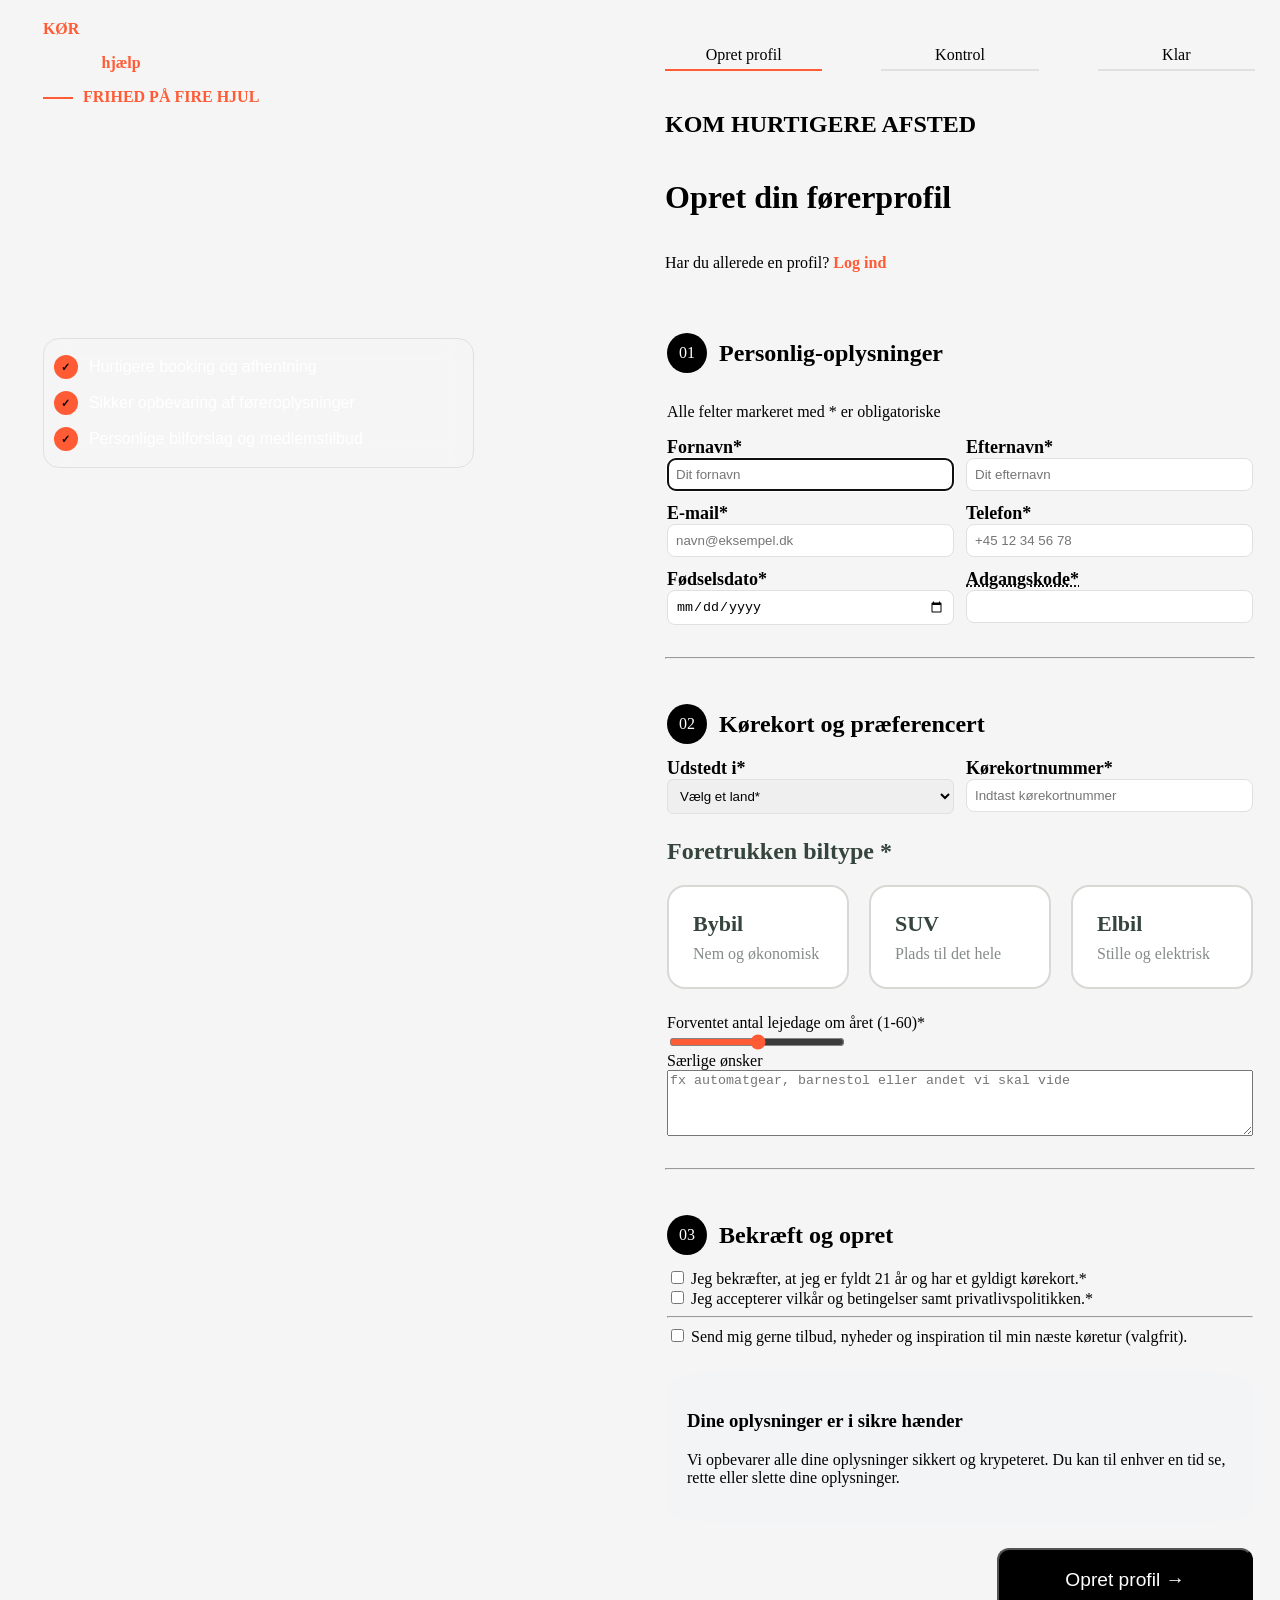
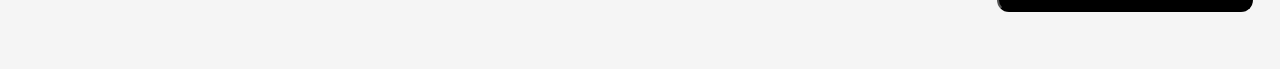
==== index.html @ 6f70b607 "Stylet i Figma form" ====
<!doctype html>
<html lang="da">
  <head>
    <meta charset="UTF-8" />
    <meta name="viewport" content="width=device-width, initial-scale=1.0" />
    <title>Login</title>
    <link rel="stylesheet" href="style.css" />
  </head>
  <body>
    <main>
      <!-- Left Side -->
      <div class="hero-section">
        <div class="header hero-padding">
          <h3 class="logo"><a>KØR</a></h3>
          <p class="har-profil">
            Brug for
            <a
              href="https://www.google.com/search?q=how+to+not+get+rick+rolled&oq=how+to+not+get+rick+rolled&gs_lcrp=EgZjaHJvbWUyBggAEEUYOTINCAEQABiGAxiABBiKBTINCAIQABiGAxiABBiKBdIBCDQwNzhqMGo3qAIAsAIA&sourceid=chrome&source=chrome.ob&ie=UTF-8"
              >hjælp</a
            >?
          </p>
        </div>

        <div class="hero-padding">
          <h3 class="hr-line">FRIHED PÅ FIRE HJUL</h3>
          <h2>Din næste tur starter her.</h2>
          <p>
            Opret din førerprofil én gang, og kom hurtigere gennem bookingen
            næste gang.
          </p>
        </div>
        <div class="info-box hero-padding">
          <ul>
            <li>Hurtigere booking og afhentning</li>
            <li>Sikker opbevaring af føreroplysninger</li>
            <li>Personlige bilforslag og medlemstilbud</li>
          </ul>
        </div>
      </div>

      <!-- Right side -->
      <div class="signup-section">
        <ul class="status-bar">
          <li class="status-point active">Opret profil</li>
          <li class="status-point">Kontrol</li>
          <li class="status-point">Klar</li>
        </ul>

        <h2>KOM HURTIGERE AFSTED</h2>
        <h1>Opret din førerprofil</h1>
        <p class="har-profil">
          Har du allerede en profil?
          <a
            href="https://www.youtube.com/watch?v=dQw4w9WgXcQ&list=RDdQw4w9WgXcQ&start_radio=1"
            >Log ind</a
          >
        </p>

        <form>
          <fieldset class="Personlig-oplysninger">
            <div class="sektion-overskrift">
              <span class="overskrift-nummer">01</span>
              <h2>Personlig-oplysninger</h2>
            </div>
            <p>Alle felter markeret med * er obligatoriske</p>

            <section class="inputBox">
              <div>
                <label for="fornavn">Fornavn*</label>
                <input
                  type="text"
                  autofocus
                  id="fornavn"
                  placeholder="Dit fornavn"
                  minlength="2"
                  name="fornavn"
                  autocomplete="given-name"
                  required
                />
              </div>

              <div>
                <label for="efternavn">Efternavn*</label>
                <input
                  type="text"
                  minlength="2"
                  name="efternavn"
                  id="efternavn"
                  placeholder="Dit efternavn"
                  autocomplete="family-name"
                  required
                />
              </div>

              <div>
                <label for="email">E-mail*</label>
                <input
                  type="email"
                  id="email"
                  name="email"
                  inputmode="email"
                  placeholder="navn@eksempel.dk"
                  autocomplete="email"
                  required
                />
              </div>

              <div>
                <label for="telefon">Telefon*</label>
                <input
                  type="tel"
                  id="telefon"
                  name="telefon"
                  placeholder="+45 12 34 56 78"
                  autocomplete="tel"
                  required
                />
              </div>

              <div>
                <label for="fødselsdato">Fødselsdato*</label>
                <input
                  type="date"
                  name="fødselsdato"
                  id="fødselsdato"
                  autocomplete="bday"
                  required
                />
              </div>

              <div>
                <label for="password"
                  ><abbr title="Minimum 8 characters">Adgangskode*</abbr>
                </label>
                <input
                  type="password"
                  minlength="8"
                  name="adgangskode"
                  id="password"
                  autocomplete="new-password"
                  required
                />
              </div>
            </section>
          </fieldset>
          <hr />

          <fieldset class="kørekort-præferencer">
            <div class="sektion-overskrift">
              <span class="overskrift-nummer">02</span>
              <h2>Kørekort og præferencert</h2>
            </div>

            <section class="inputBox">
              <div>
                <label for="udstedelsesland">Udstedt i*</label>
                <select id="udstedelsesland" name="udstedelsesland" required>
                  <option value="" disabled selected>Vælg et land*</option>
                  <option value="danmark">Danmark</option>
                  <option value="norge">Norge</option>
                  <option value="sverige">Sverige</option>
                </select>
              </div>

              <div>
                <label for="kørekortnummer">Kørekortnummer*</label>
                <input
                  type="text"
                  inputmode="numeric"
                  pattern="[0-9]{8}"
                  id="kørekortnummer"
                  name="kørekortnummer"
                  placeholder="Indtast kørekortnummer"
                  maxlength="8"
                  required
                />
              </div>
            </section>
            <div class="bil-selektioner">
              <p class="bil-heading">Foretrukken biltype *</p>

              <div class="bil-muligheder">
                <label class="bil-mulighed">
                  <input type="checkbox" name="biltype" value="bybil" />
                  <span class="bil-title">Bybil</span>
                  <span class="bil-beskrivelse">Nem og økonomisk</span>
                </label>

                <label class="bil-mulighed">
                  <input type="checkbox" name="biltype" value="suv" />
                  <span class="bil-title">SUV</span>
                  <span class="bil-beskrivelse">Plads til det hele</span>
                </label>

                <label class="bil-mulighed">
                  <input type="checkbox" name="biltype" value="elbil" />
                  <span class="bil-title">Elbil</span>
                  <span class="bil-beskrivelse">Stille og elektrisk</span>
                </label>
              </div>
            </div>

            <label for="forvent" class="forvent"
              >Forventet antal lejedage om året (1-60)*</label
            >
            <input type="range" id="forvent" name="forvent" min="1" max="60" />

            <label for="særlige-ønsker">Særlige ønsker</label>
            <textarea
              id="særlige-ønsker"
              name="særlige-ønsker"
              rows="4"
              maxlength="300"
              placeholder="fx automatgear, barnestol eller andet vi skal vide"
            ></textarea>
          </fieldset>
          <hr />
          <fieldset>
            <section class="bekræft-og-opret">
              <div class="sektion-overskrift">
                <span class="overskrift-nummer">03</span>
                <h2>Bekræft og opret</h2>
              </div>

              <div class="Afkrydsning">
                <input type="checkbox" id="gyldigt-kørekort" required />
                <label for="gyldigt-kørekort">
                  Jeg bekræfter, at jeg er fyldt 21 år og har et gyldigt
                  kørekort.*
                </label>
              </div>

              <div class="Afkrydsning">
                <input type="checkbox" id="vilkår-og-betingelser" required />
                <label for="vilkår-og-betingelser">
                  Jeg accepterer vilkår og betingelser samt
                  privatlivspolitikken.*
                </label>
              </div>

              <hr />

              <div class="Afkrydsning">
                <input type="checkbox" id="tilbud-og-nyheder" />
                <label for="tilbud-og-nyheder">
                  Send mig gerne tilbud, nyheder og inspiration til min næste
                  køretur (valgfrit).
                </label>
              </div>

              <div class="datasikkerhed">
                <h3>Dine oplysninger er i sikre hænder</h3>
                <p>
                  Vi opbevarer alle dine oplysninger sikkert og krypeteret. Du
                  kan til enhver en tid se, rette eller slette dine oplysninger.
                </p>
              </div>

              <button class="opret-profil" type="submit">Opret profil →</button>
            </section>
          </fieldset>
        </form>
      </div>
    </main>
  </body>
</html>
---- style.css ----
:root {
  --primary-color: #ff5b35;
  --background-color: #f5f5f5;
  --border-color: #e0e0e0;
  --text-color: #333;
}

body {
  background-color: var(--background-color);
  margin: 0;
}

main {
  text-decoration: var(--text-color);
  display: grid;
  grid-template-columns: 1fr 1fr;
  height: 100dvh;
  font-family: Georgia, "Times New Roman", Times, serif;
}

.har-profil a {
  text-decoration: none;
  color: var(--primary-color);
  font-weight: bold;
}
.har-profil a:hover {
  color: var(--primary-color);
  text-decoration: underline;
}

.hero-section {
  background-image: url("https://static.vecteezy.com/system/resources/thumbnails/071/121/111/small_2x/car-driving-on-a-wet-road-with-headlights-illuminating-the-rain-in-a-dark-forest-photo.jpeg");
  background-size: cover;
  background-position: center;
  padding-top: 20px;
  color: var(--background-color);
}

.hero-section h2 {
  font-size: 5rem;
  margin: 0;
}

.hero-section h3 {
  font-size: 1rem;
  color: var(--primary-color);
  margin: 0;
}

.hr-line::before {
  content: " ";
  display: block;
  height: 2px;
  width: 30px;
  position: absolute;
  top: 50%;
  left: 0;
  background: var(--primary-color);
}

.hr-line {
  position: relative;
  padding-left: 40px;
}

.hero-padding {
  margin-left: 6.7%;
  margin-right: 6.7%;
}
.hero-padding h2 {
  font-size: 5rem;
}

.info-box {
  padding: 0;
  color: white;
  border-radius: 1rem;
  border: 1px solid black;
  border-color: var(--border-color);
  max-width: 67%;
  backdrop-filter: blur(12px);
}

.info-box ul {
  list-style: none;
  padding-inline: 10px;
}

.info-box li:nth-child(1) {
  margin-top: 12px;
}

.info-box li {
  position: relative;
  padding-left: 35px;
  font-family: sans-serif;
  font-size: 16px;
  line-height: 1.5;
  margin-bottom: 12px;
}

.info-box li::before {
  content: "✓";
  position: absolute;
  left: 0;
  top: 50%;
  transform: translateY(-50%);
  width: 24px;
  height: 24px;
  background-color: var(--primary-color);
  border-radius: 50%;
  display: flex;
  align-items: center;
  justify-content: center;
  color: black;
  font-size: 11px;
  font-weight: bold;
}
.signup-section {
  display: flex;
  flex-direction: column;
  justify-content: center;
  padding: 25px;
}
.status-bar {
  display: flex;
  gap: 10%;
  list-style: none;
  padding: 0;
  margin-bottom: 20px;
}
.status-point {
  padding: 5px;
  border-bottom: 2px solid var(--border-color);
  flex: 1;
  text-align: center;
}
.status-point.active {
  border-bottom: 2px solid var(--primary-color);
}

#forvent {
  accent-color: var(--primary-color);
  width: 30%;
}
fieldset input {
  flex-direction: column;
}

.inputBox {
  display: grid;
  grid-template-columns: 1fr 1fr;
  gap: 12px;
}

.inputBox div {
  display: flex;
  flex-direction: column;
}

.inputBox label {
  font-size: 18px;
  font-weight: bold;
}

.inputBox input {
  padding: 8px;
  border: 1px solid var(--border-color);
  border-radius: 0.5rem;
}

.inputBox select {
  padding: 8px;
  border-radius: 6px;
  border: 1px solid var(--border-color);
}

fieldset {
  display: flex;
  flex-direction: column;
  border: none;
  padding: 0;
}

.overskrift-nummer {
  display: flex;
  justify-content: center;
  align-items: center;
  background-color: black;
  color: white;
  width: 40px;
  height: 40px;
  border-radius: 50%;
}

.sektion-overskrift {
  display: flex;
  align-items: center;
  gap: 12px;
}

.afkrydsning {
  display: flex;
  align-items: flex-start;
  gap: 12px;
  margin-bottom: 15px;
}

.afkrydsning input {
  width: 20px;
  height: 20px;
  accent-color: var(--primary-color);
}

input[type="checkbox"] {
  accent-color: var(--primary-color);
}

.datasikkerhed {
  background-color: #f3f4f6;
  border-radius: 10%;
  padding: 20px;
  margin-top: 25px;
  margin-bottom: 25px;
}

.opret-profil {
  width: 16rem;
  height: 4rem;
  border-radius: 12px;
  background-color: black;
  color: white;
  font-size: 1.2rem;
  display: block;
  margin-left: auto;
}

.opret-profil:hover {
  background-color: var(--primary-color);
  border-color: var(--primary-color);
}

.bil-selektioner {
  border: none;
  padding: 0;
  margin: 0;
}

.bil-selektioner legend {
  font-size: 24px;
  font-weight: bold;
  margin-bottom: 20px;
  color: #35443d;
}

.bil-muligheder {
  display: flex;
  gap: 20px;
  margin-bottom: 25px;
}

.bil-mulighed {
  flex: 1;
  position: relative;
  display: flex;
  flex-direction: column;
  gap: 8px;
  padding: 24px;
  border: 2px solid #d8d9d4;
  border-radius: 18px;
  background: #fff;
  cursor: pointer;
  transition:
    border-color 0.2s,
    background 0.2s;
}

.bil-title {
  font-size: 22px;
  font-weight: bold;
  color: #35443d;
}

.bil-beskrivelse {
  font-size: 16px;
  color: #858b87;
}

/* Selected card */
.bil-mulighed:has(input:checked) {
  border-color: #35443d;
  background: #eaf0eb;
}

/* Keyboard accessibility */
.bil-mulighed:has(input:focus-visible) {
  outline: 3px solid #82988a;
  outline-offset: 3px;
}

/* Gemmer checkmark ikonet */
.bil-mulighed input[type="checkbox"] {
  position: absolute;
  opacity: 0;
  width: 1px;
  height: 1px;
  margin: 0;
  pointer-events: none;
}

.bil-heading {
  font-size: 24px;
  font-weight: bold;
  margin-bottom: 20px;
  color: #35443d;
}

form fieldset {
  margin-bottom: 2rem;
  margin-top: 2rem;
}
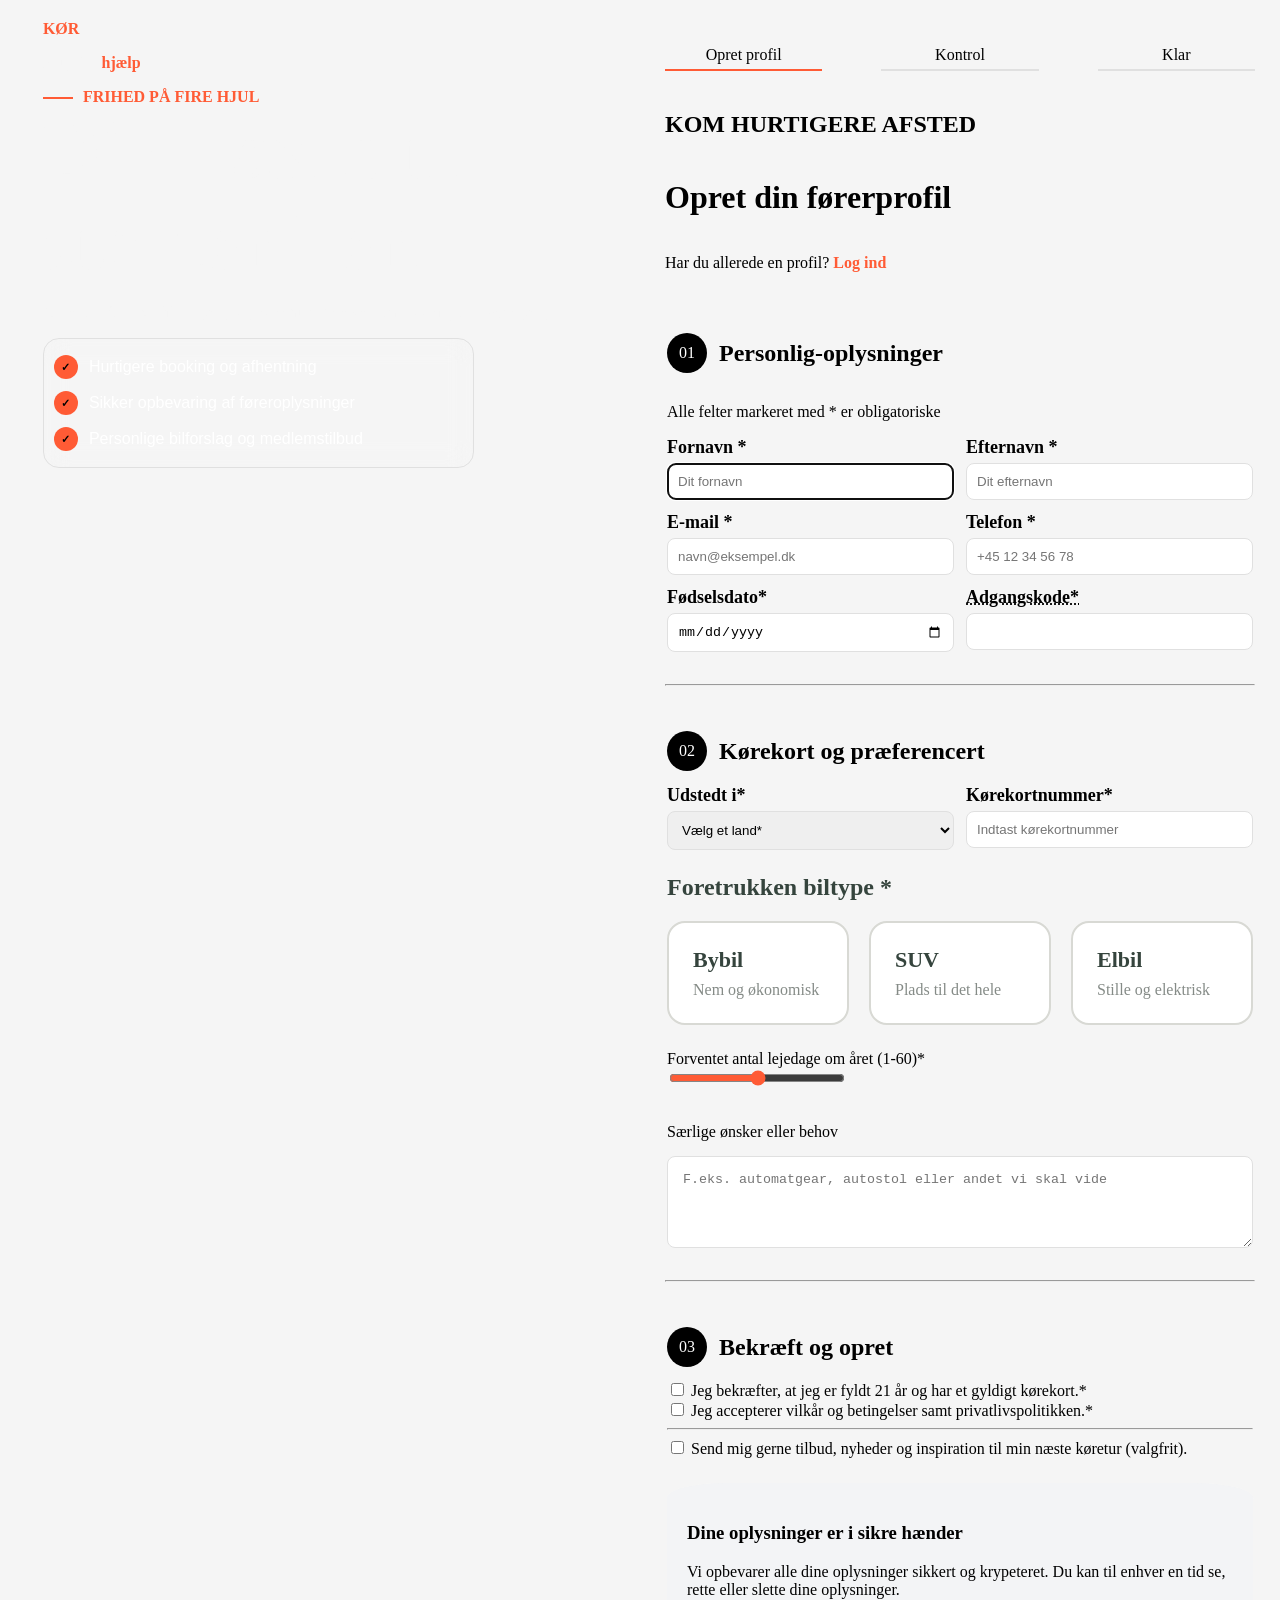
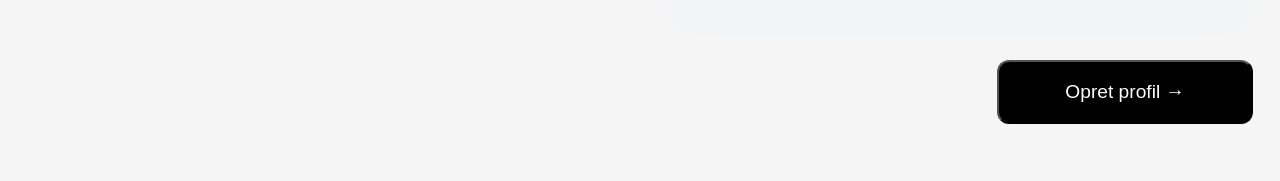
==== commit 98986c01: "index and style" ====
--- a/index.html
+++ b/index.html
@@ -1,266 +1,208 @@
 <!doctype html>
 <html lang="da">
-  <head>
-    <meta charset="UTF-8" />
-    <meta name="viewport" content="width=device-width, initial-scale=1.0" />
-    <title>Login</title>
-    <link rel="stylesheet" href="style.css" />
-  </head>
-  <body>
-    <main>
-      <!-- Left Side -->
-      <div class="hero-section">
-        <div class="header hero-padding">
-          <h3 class="logo"><a>KØR</a></h3>
-          <p class="har-profil">
-            Brug for
-            <a
-              href="https://www.google.com/search?q=how+to+not+get+rick+rolled&oq=how+to+not+get+rick+rolled&gs_lcrp=EgZjaHJvbWUyBggAEEUYOTINCAEQABiGAxiABBiKBTINCAIQABiGAxiABBiKBdIBCDQwNzhqMGo3qAIAsAIA&sourceid=chrome&source=chrome.ob&ie=UTF-8"
-              >hjælp</a
-            >?
-          </p>
-        </div>
-
-        <div class="hero-padding">
-          <h3 class="hr-line">FRIHED PÅ FIRE HJUL</h3>
-          <h2>Din næste tur starter her.</h2>
-          <p>
-            Opret din førerprofil én gang, og kom hurtigere gennem bookingen
-            næste gang.
-          </p>
-        </div>
-        <div class="info-box hero-padding">
-          <ul>
-            <li>Hurtigere booking og afhentning</li>
-            <li>Sikker opbevaring af føreroplysninger</li>
-            <li>Personlige bilforslag og medlemstilbud</li>
-          </ul>
-        </div>
+
+<head>
+  <meta charset="UTF-8" />
+  <meta name="viewport" content="width=device-width, initial-scale=1.0" />
+  <title>Login</title>
+  <link rel="stylesheet" href="style.css" />
+</head>
+
+<body>
+  <main>
+    <!-- Left Side -->
+    <div class="hero-section">
+      <div class="header hero-padding">
+        <h3 class="logo"><a>KØR</a></h3>
+        <p class="har-profil">
+          Brug for
+          <a
+            href="https://www.google.com/search?q=how+to+not+get+rick+rolled&oq=how+to+not+get+rick+rolled&gs_lcrp=EgZjaHJvbWUyBggAEEUYOTINCAEQABiGAxiABBiKBTINCAIQABiGAxiABBiKBdIBCDQwNzhqMGo3qAIAsAIA&sourceid=chrome&source=chrome.ob&ie=UTF-8">hjælp</a>?
+        </p>
       </div>
 
-      <!-- Right side -->
-      <div class="signup-section">
-        <ul class="status-bar">
-          <li class="status-point active">Opret profil</li>
-          <li class="status-point">Kontrol</li>
-          <li class="status-point">Klar</li>
+      <div class="hero-padding">
+        <h3 class="hr-line">FRIHED PÅ FIRE HJUL</h3>
+        <h2>Din næste tur starter her.</h2>
+        <p>
+          Opret din førerprofil én gang, og kom hurtigere gennem bookingen
+          næste gang.
+        </p>
+      </div>
+      <div class="info-box hero-padding">
+        <ul>
+          <li>Hurtigere booking og afhentning</li>
+          <li>Sikker opbevaring af føreroplysninger</li>
+          <li>Personlige bilforslag og medlemstilbud</li>
         </ul>
-
-        <h2>KOM HURTIGERE AFSTED</h2>
-        <h1>Opret din førerprofil</h1>
-        <p class="har-profil">
-          Har du allerede en profil?
-          <a
-            href="https://www.youtube.com/watch?v=dQw4w9WgXcQ&list=RDdQw4w9WgXcQ&start_radio=1"
-            >Log ind</a
-          >
-        </p>
-
-        <form>
-          <fieldset class="Personlig-oplysninger">
+      </div>
+    </div>
+
+    <!-- Right side -->
+    <div class="signup-section">
+      <ul class="status-bar">
+        <li class="status-point active">Opret profil</li>
+        <li class="status-point">Kontrol</li>
+        <li class="status-point">Klar</li>
+      </ul>
+
+      <h2>KOM HURTIGERE AFSTED</h2>
+      <h1>Opret din førerprofil</h1>
+      <p class="har-profil">
+        Har du allerede en profil?
+        <a href="https://www.youtube.com/watch?v=dQw4w9WgXcQ&list=RDdQw4w9WgXcQ&start_radio=1">Log ind</a>
+      </p>
+
+      <form>
+        <fieldset class="Personlig-oplysninger">
+          <div class="sektion-overskrift">
+            <span class="overskrift-nummer">01</span>
+            <h2>Personlig-oplysninger</h2>
+          </div>
+          <p>Alle felter markeret med * er obligatoriske</p>
+
+          <section class="inputBox">
+            <div>
+              <label for="fornavn">Fornavn *</label>
+              <input type="text" autofocus id="fornavn" placeholder="Dit fornavn" minlength="2" name="fornavn"
+                autocomplete="given-name" required />
+            </div>
+
+            <div>
+              <label for="efternavn">Efternavn *</label>
+              <input type="text" minlength="2" name="efternavn" id="efternavn" placeholder="Dit efternavn"
+                autocomplete="family-name" required />
+            </div>
+
+            <div>
+              <label for="email">E-mail *</label>
+              <input type="email" id="email" name="email" placeholder="navn@eksempel.dk" autocomplete="email"
+                required />
+            </div>
+
+            <div>
+              <label for="telefon">Telefon *</label>
+              <input type="tel" id="telefon" name="telefon" pattern="\+45 [0-9]{2} [0-9]{2} [0-9]{2} [0-9]{2}"
+                placeholder="+45 12 34 56 78" autocomplete="tel" maxlength="15" required />
+            </div>
+
+            <div>
+              <label for="fødselsdato">Fødselsdato*</label>
+              <input type="date" name="fødselsdato" id="fødselsdato" autocomplete="bday" required />
+            </div>
+
+            <div>
+              <label for="password"><abbr title="Minimum 8 characters">Adgangskode*</abbr>
+              </label>
+              <input type="password" minlength="8" name="adgangskode" id="password" autocomplete="new-password"
+                required />
+            </div>
+          </section>
+        </fieldset>
+        <hr />
+
+        <fieldset class="kørekort-præferencer">
+          <div class="sektion-overskrift">
+            <span class="overskrift-nummer">02</span>
+            <h2>Kørekort og præferencert</h2>
+          </div>
+
+          <section class="inputBox">
+            <div>
+              <label for="udstedelsesland">Udstedt i*</label>
+              <select id="udstedelsesland" name="udstedelsesland" required>
+                <option value="" disabled selected>Vælg et land*</option>
+                <option value="danmark">Danmark</option>
+                <option value="norge">Norge</option>
+                <option value="sverige">Sverige</option>
+              </select>
+            </div>
+
+            <div>
+              <label for="kørekortnummer">Kørekortnummer*</label>
+              <input type="text" inputmode="numeric" pattern="[0-9]{8}" id="kørekortnummer" name="kørekortnummer"
+                placeholder="Indtast kørekortnummer" maxlength="8" required />
+            </div>
+          </section>
+          <div class="bil-selektioner">
+            <p class="bil-heading">Foretrukken biltype *</p>
+
+            <div class="bil-muligheder">
+              <label class="bil-mulighed">
+                <input type="checkbox" name="biltype" value="bybil" />
+                <span class="bil-title">Bybil</span>
+                <span class="bil-beskrivelse">Nem og økonomisk</span>
+              </label>
+
+              <label class="bil-mulighed">
+                <input type="checkbox" name="biltype" value="suv" />
+                <span class="bil-title">SUV</span>
+                <span class="bil-beskrivelse">Plads til det hele</span>
+              </label>
+
+              <label class="bil-mulighed">
+                <input type="checkbox" name="biltype" value="elbil" />
+                <span class="bil-title">Elbil</span>
+                <span class="bil-beskrivelse">Stille og elektrisk</span>
+              </label>
+            </div>
+          </div>
+
+          <label for="forvent" class="forvent">Forventet antal lejedage om året (1-60)*</label>
+          <input type="range" id="forvent" name="forvent" min="1" max="60" />
+
+          <label for="særlige-ønsker">Særlige ønsker eller behov</label>
+          <textarea id="særlige-ønsker" name="særlige-ønsker" rows="4" maxlength="300"
+            placeholder="F.eks. automatgear, autostol eller andet vi skal vide"></textarea>
+        </fieldset>
+        <hr />
+        <fieldset>
+          <section class="bekræft-og-opret">
             <div class="sektion-overskrift">
-              <span class="overskrift-nummer">01</span>
-              <h2>Personlig-oplysninger</h2>
-            </div>
-            <p>Alle felter markeret med * er obligatoriske</p>
-
-            <section class="inputBox">
-              <div>
-                <label for="fornavn">Fornavn*</label>
-                <input
-                  type="text"
-                  autofocus
-                  id="fornavn"
-                  placeholder="Dit fornavn"
-                  minlength="2"
-                  name="fornavn"
-                  autocomplete="given-name"
-                  required
-                />
-              </div>
-
-              <div>
-                <label for="efternavn">Efternavn*</label>
-                <input
-                  type="text"
-                  minlength="2"
-                  name="efternavn"
-                  id="efternavn"
-                  placeholder="Dit efternavn"
-                  autocomplete="family-name"
-                  required
-                />
-              </div>
-
-              <div>
-                <label for="email">E-mail*</label>
-                <input
-                  type="email"
-                  id="email"
-                  name="email"
-                  inputmode="email"
-                  placeholder="navn@eksempel.dk"
-                  autocomplete="email"
-                  required
-                />
-              </div>
-
-              <div>
-                <label for="telefon">Telefon*</label>
-                <input
-                  type="tel"
-                  id="telefon"
-                  name="telefon"
-                  placeholder="+45 12 34 56 78"
-                  autocomplete="tel"
-                  required
-                />
-              </div>
-
-              <div>
-                <label for="fødselsdato">Fødselsdato*</label>
-                <input
-                  type="date"
-                  name="fødselsdato"
-                  id="fødselsdato"
-                  autocomplete="bday"
-                  required
-                />
-              </div>
-
-              <div>
-                <label for="password"
-                  ><abbr title="Minimum 8 characters">Adgangskode*</abbr>
-                </label>
-                <input
-                  type="password"
-                  minlength="8"
-                  name="adgangskode"
-                  id="password"
-                  autocomplete="new-password"
-                  required
-                />
-              </div>
-            </section>
-          </fieldset>
-          <hr />
-
-          <fieldset class="kørekort-præferencer">
-            <div class="sektion-overskrift">
-              <span class="overskrift-nummer">02</span>
-              <h2>Kørekort og præferencert</h2>
-            </div>
-
-            <section class="inputBox">
-              <div>
-                <label for="udstedelsesland">Udstedt i*</label>
-                <select id="udstedelsesland" name="udstedelsesland" required>
-                  <option value="" disabled selected>Vælg et land*</option>
-                  <option value="danmark">Danmark</option>
-                  <option value="norge">Norge</option>
-                  <option value="sverige">Sverige</option>
-                </select>
-              </div>
-
-              <div>
-                <label for="kørekortnummer">Kørekortnummer*</label>
-                <input
-                  type="text"
-                  inputmode="numeric"
-                  pattern="[0-9]{8}"
-                  id="kørekortnummer"
-                  name="kørekortnummer"
-                  placeholder="Indtast kørekortnummer"
-                  maxlength="8"
-                  required
-                />
-              </div>
-            </section>
-            <div class="bil-selektioner">
-              <p class="bil-heading">Foretrukken biltype *</p>
-
-              <div class="bil-muligheder">
-                <label class="bil-mulighed">
-                  <input type="checkbox" name="biltype" value="bybil" />
-                  <span class="bil-title">Bybil</span>
-                  <span class="bil-beskrivelse">Nem og økonomisk</span>
-                </label>
-
-                <label class="bil-mulighed">
-                  <input type="checkbox" name="biltype" value="suv" />
-                  <span class="bil-title">SUV</span>
-                  <span class="bil-beskrivelse">Plads til det hele</span>
-                </label>
-
-                <label class="bil-mulighed">
-                  <input type="checkbox" name="biltype" value="elbil" />
-                  <span class="bil-title">Elbil</span>
-                  <span class="bil-beskrivelse">Stille og elektrisk</span>
-                </label>
-              </div>
-            </div>
-
-            <label for="forvent" class="forvent"
-              >Forventet antal lejedage om året (1-60)*</label
-            >
-            <input type="range" id="forvent" name="forvent" min="1" max="60" />
-
-            <label for="særlige-ønsker">Særlige ønsker</label>
-            <textarea
-              id="særlige-ønsker"
-              name="særlige-ønsker"
-              rows="4"
-              maxlength="300"
-              placeholder="fx automatgear, barnestol eller andet vi skal vide"
-            ></textarea>
-          </fieldset>
-          <hr />
-          <fieldset>
-            <section class="bekræft-og-opret">
-              <div class="sektion-overskrift">
-                <span class="overskrift-nummer">03</span>
-                <h2>Bekræft og opret</h2>
-              </div>
-
-              <div class="Afkrydsning">
-                <input type="checkbox" id="gyldigt-kørekort" required />
-                <label for="gyldigt-kørekort">
-                  Jeg bekræfter, at jeg er fyldt 21 år og har et gyldigt
-                  kørekort.*
-                </label>
-              </div>
-
-              <div class="Afkrydsning">
-                <input type="checkbox" id="vilkår-og-betingelser" required />
-                <label for="vilkår-og-betingelser">
-                  Jeg accepterer vilkår og betingelser samt
-                  privatlivspolitikken.*
-                </label>
-              </div>
-
-              <hr />
-
-              <div class="Afkrydsning">
-                <input type="checkbox" id="tilbud-og-nyheder" />
-                <label for="tilbud-og-nyheder">
-                  Send mig gerne tilbud, nyheder og inspiration til min næste
-                  køretur (valgfrit).
-                </label>
-              </div>
-
-              <div class="datasikkerhed">
-                <h3>Dine oplysninger er i sikre hænder</h3>
-                <p>
-                  Vi opbevarer alle dine oplysninger sikkert og krypeteret. Du
-                  kan til enhver en tid se, rette eller slette dine oplysninger.
-                </p>
-              </div>
-
-              <button class="opret-profil" type="submit">Opret profil →</button>
-            </section>
-          </fieldset>
-        </form>
-      </div>
-    </main>
-  </body>
-</html>
+              <span class="overskrift-nummer">03</span>
+              <h2>Bekræft og opret</h2>
+            </div>
+
+            <div class="Afkrydsning">
+              <input type="checkbox" id="gyldigt-kørekort" required />
+              <label for="gyldigt-kørekort">
+                Jeg bekræfter, at jeg er fyldt 21 år og har et gyldigt
+                kørekort.*
+              </label>
+            </div>
+
+            <div class="Afkrydsning">
+              <input type="checkbox" id="vilkår-og-betingelser" required />
+              <label for="vilkår-og-betingelser">
+                Jeg accepterer vilkår og betingelser samt
+                privatlivspolitikken.*
+              </label>
+            </div>
+
+            <hr />
+
+            <div class="Afkrydsning">
+              <input type="checkbox" id="tilbud-og-nyheder" />
+              <label for="tilbud-og-nyheder">
+                Send mig gerne tilbud, nyheder og inspiration til min næste
+                køretur (valgfrit).
+              </label>
+            </div>
+
+            <div class="datasikkerhed">
+              <h3>Dine oplysninger er i sikre hænder</h3>
+              <p>
+                Vi opbevarer alle dine oplysninger sikkert og krypeteret. Du
+                kan til enhver en tid se, rette eller slette dine oplysninger.
+              </p>
+            </div>
+
+            <button class="opret-profil" type="submit">Opret profil →</button>
+          </section>
+        </fieldset>
+      </form>
+    </div>
+  </main>
+</body>
+
+</html>
--- a/style.css
+++ b/style.css
@@ -23,6 +23,7 @@
   color: var(--primary-color);
   font-weight: bold;
 }
+
 .har-profil a:hover {
   color: var(--primary-color);
   text-decoration: underline;
@@ -67,6 +68,7 @@
   margin-left: 6.7%;
   margin-right: 6.7%;
 }
+
 .hero-padding h2 {
   font-size: 5rem;
 }
@@ -116,12 +118,14 @@
   font-size: 11px;
   font-weight: bold;
 }
+
 .signup-section {
   display: flex;
   flex-direction: column;
   justify-content: center;
   padding: 25px;
 }
+
 .status-bar {
   display: flex;
   gap: 10%;
@@ -129,12 +133,14 @@
   padding: 0;
   margin-bottom: 20px;
 }
+
 .status-point {
   padding: 5px;
   border-bottom: 2px solid var(--border-color);
   flex: 1;
   text-align: center;
 }
+
 .status-point.active {
   border-bottom: 2px solid var(--primary-color);
 }
@@ -143,6 +149,18 @@
   accent-color: var(--primary-color);
   width: 30%;
 }
+
+label[for="særlige-ønsker"] {
+  margin-top: 35px;
+}
+
+#særlige-ønsker {
+  padding: 15px;
+  border: 1px solid var(--border-color);
+  border-radius: 0.5rem;
+  margin-top: 15px;
+}
+
 fieldset input {
   flex-direction: column;
 }
@@ -164,15 +182,17 @@
 }
 
 .inputBox input {
-  padding: 8px;
+  padding: 10px;
   border: 1px solid var(--border-color);
   border-radius: 0.5rem;
+  margin-top: 5px;
 }
 
 .inputBox select {
-  padding: 8px;
-  border-radius: 6px;
+  padding: 10px;
+  border-radius: 0.5rem;
   border: 1px solid var(--border-color);
+  margin-top: 5px;
 }
 
 fieldset {
@@ -318,4 +338,4 @@
 form fieldset {
   margin-bottom: 2rem;
   margin-top: 2rem;
-}
+}
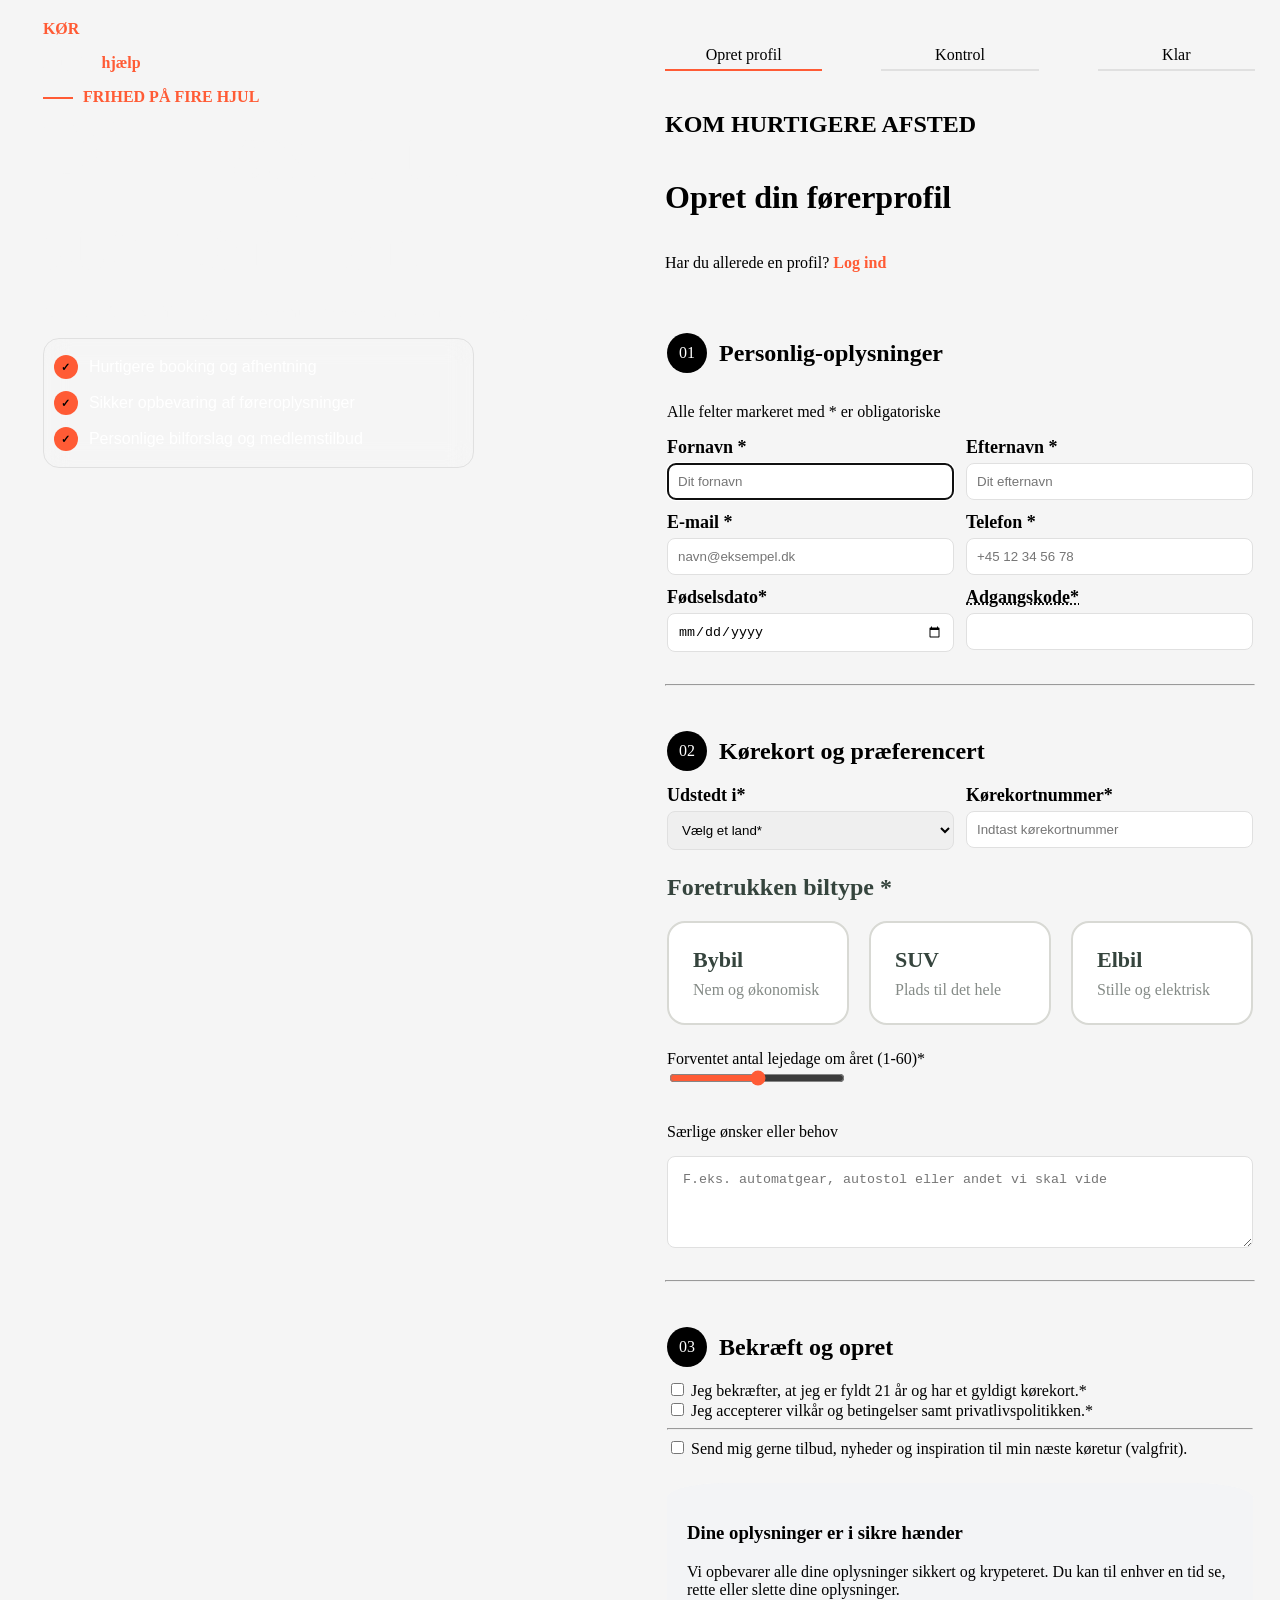
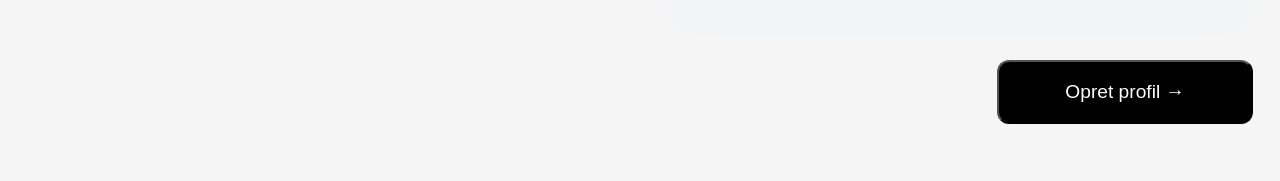
==== commit 2415e558: "tilføjet flere pattern til telefon" ====
--- a/index.html
+++ b/index.html
@@ -1,208 +1,268 @@
 <!doctype html>
 <html lang="da">
-
-<head>
-  <meta charset="UTF-8" />
-  <meta name="viewport" content="width=device-width, initial-scale=1.0" />
-  <title>Login</title>
-  <link rel="stylesheet" href="style.css" />
-</head>
-
-<body>
-  <main>
-    <!-- Left Side -->
-    <div class="hero-section">
-      <div class="header hero-padding">
-        <h3 class="logo"><a>KØR</a></h3>
+  <head>
+    <meta charset="UTF-8" />
+    <meta name="viewport" content="width=device-width, initial-scale=1.0" />
+    <title>Login</title>
+    <link rel="stylesheet" href="style.css" />
+  </head>
+
+  <body>
+    <main>
+      <!-- Left Side -->
+      <div class="hero-section">
+        <div class="header hero-padding">
+          <h3 class="logo"><a>KØR</a></h3>
+          <p class="har-profil">
+            Brug for
+            <a
+              href="https://www.google.com/search?q=how+to+not+get+rick+rolled&oq=how+to+not+get+rick+rolled&gs_lcrp=EgZjaHJvbWUyBggAEEUYOTINCAEQABiGAxiABBiKBTINCAIQABiGAxiABBiKBdIBCDQwNzhqMGo3qAIAsAIA&sourceid=chrome&source=chrome.ob&ie=UTF-8"
+              >hjælp</a
+            >?
+          </p>
+        </div>
+
+        <div class="hero-padding">
+          <h3 class="hr-line">FRIHED PÅ FIRE HJUL</h3>
+          <h2>Din næste tur starter her.</h2>
+          <p>
+            Opret din førerprofil én gang, og kom hurtigere gennem bookingen
+            næste gang.
+          </p>
+        </div>
+        <div class="info-box hero-padding">
+          <ul>
+            <li>Hurtigere booking og afhentning</li>
+            <li>Sikker opbevaring af føreroplysninger</li>
+            <li>Personlige bilforslag og medlemstilbud</li>
+          </ul>
+        </div>
+      </div>
+
+      <!-- Right side -->
+      <div class="signup-section">
+        <ul class="status-bar">
+          <li class="status-point active">Opret profil</li>
+          <li class="status-point">Kontrol</li>
+          <li class="status-point">Klar</li>
+        </ul>
+
+        <h2>KOM HURTIGERE AFSTED</h2>
+        <h1>Opret din førerprofil</h1>
         <p class="har-profil">
-          Brug for
+          Har du allerede en profil?
           <a
-            href="https://www.google.com/search?q=how+to+not+get+rick+rolled&oq=how+to+not+get+rick+rolled&gs_lcrp=EgZjaHJvbWUyBggAEEUYOTINCAEQABiGAxiABBiKBTINCAIQABiGAxiABBiKBdIBCDQwNzhqMGo3qAIAsAIA&sourceid=chrome&source=chrome.ob&ie=UTF-8">hjælp</a>?
+            href="https://www.youtube.com/watch?v=dQw4w9WgXcQ&list=RDdQw4w9WgXcQ&start_radio=1"
+            >Log ind</a
+          >
         </p>
+
+        <form>
+          <fieldset class="Personlig-oplysninger">
+            <div class="sektion-overskrift">
+              <span class="overskrift-nummer">01</span>
+              <h2>Personlig-oplysninger</h2>
+            </div>
+            <p>Alle felter markeret med * er obligatoriske</p>
+
+            <section class="inputBox">
+              <div>
+                <label for="fornavn">Fornavn *</label>
+                <input
+                  type="text"
+                  autofocus
+                  id="fornavn"
+                  placeholder="Dit fornavn"
+                  minlength="2"
+                  name="fornavn"
+                  autocomplete="given-name"
+                  required
+                />
+              </div>
+
+              <div>
+                <label for="efternavn">Efternavn *</label>
+                <input
+                  type="text"
+                  minlength="2"
+                  name="efternavn"
+                  id="efternavn"
+                  placeholder="Dit efternavn"
+                  autocomplete="family-name"
+                  required
+                />
+              </div>
+
+              <div>
+                <label for="email">E-mail *</label>
+                <input
+                  type="email"
+                  id="email"
+                  name="email"
+                  placeholder="navn@eksempel.dk"
+                  autocomplete="email"
+                  required
+                />
+              </div>
+
+              <div>
+                <label for="telefon">Telefon *</label>
+                <input
+                  type="tel"
+                  id="telefon"
+                  name="telefon"
+                  pattern="(\+45 [0-9]{2} [0-9]{2} [0-9]{2} [0-9]{2}|\+45[0-9]{8}|[0-9]{8})"
+                  placeholder="+45 12 34 56 78"
+                  autocomplete="tel"
+                  maxlength="15"
+                  required
+                />
+              </div>
+
+              <div>
+                <label for="fødselsdato">Fødselsdato*</label>
+                <input
+                  type="date"
+                  name="fødselsdato"
+                  id="fødselsdato"
+                  autocomplete="bday"
+                  required
+                />
+              </div>
+
+              <div>
+                <label for="password"
+                  ><abbr title="Minimum 8 characters">Adgangskode*</abbr>
+                </label>
+                <input
+                  type="password"
+                  minlength="8"
+                  name="adgangskode"
+                  id="password"
+                  autocomplete="new-password"
+                  required
+                />
+              </div>
+            </section>
+          </fieldset>
+          <hr />
+
+          <fieldset class="kørekort-præferencer">
+            <div class="sektion-overskrift">
+              <span class="overskrift-nummer">02</span>
+              <h2>Kørekort og præferencert</h2>
+            </div>
+
+            <section class="inputBox">
+              <div>
+                <label for="udstedelsesland">Udstedt i*</label>
+                <select id="udstedelsesland" name="udstedelsesland" required>
+                  <option value="" disabled selected>Vælg et land*</option>
+                  <option value="danmark">Danmark</option>
+                  <option value="norge">Norge</option>
+                  <option value="sverige">Sverige</option>
+                </select>
+              </div>
+
+              <div>
+                <label for="kørekortnummer">Kørekortnummer*</label>
+                <input
+                  type="text"
+                  inputmode="numeric"
+                  pattern="[0-9]{8}"
+                  id="kørekortnummer"
+                  name="kørekortnummer"
+                  placeholder="Indtast kørekortnummer"
+                  maxlength="8"
+                  required
+                />
+              </div>
+            </section>
+            <div class="bil-selektioner">
+              <p class="bil-heading">Foretrukken biltype *</p>
+
+              <div class="bil-muligheder">
+                <label class="bil-mulighed">
+                  <input type="checkbox" name="biltype" value="bybil" />
+                  <span class="bil-title">Bybil</span>
+                  <span class="bil-beskrivelse">Nem og økonomisk</span>
+                </label>
+
+                <label class="bil-mulighed">
+                  <input type="checkbox" name="biltype" value="suv" />
+                  <span class="bil-title">SUV</span>
+                  <span class="bil-beskrivelse">Plads til det hele</span>
+                </label>
+
+                <label class="bil-mulighed">
+                  <input type="checkbox" name="biltype" value="elbil" />
+                  <span class="bil-title">Elbil</span>
+                  <span class="bil-beskrivelse">Stille og elektrisk</span>
+                </label>
+              </div>
+            </div>
+
+            <label for="forvent" class="forvent"
+              >Forventet antal lejedage om året (1-60)*</label
+            >
+            <input type="range" id="forvent" name="forvent" min="1" max="60" />
+
+            <label for="særlige-ønsker">Særlige ønsker eller behov</label>
+            <textarea
+              id="særlige-ønsker"
+              name="særlige-ønsker"
+              rows="4"
+              maxlength="300"
+              placeholder="F.eks. automatgear, autostol eller andet vi skal vide"
+            ></textarea>
+          </fieldset>
+          <hr />
+          <fieldset>
+            <section class="bekræft-og-opret">
+              <div class="sektion-overskrift">
+                <span class="overskrift-nummer">03</span>
+                <h2>Bekræft og opret</h2>
+              </div>
+
+              <div class="Afkrydsning">
+                <input type="checkbox" id="gyldigt-kørekort" required />
+                <label for="gyldigt-kørekort">
+                  Jeg bekræfter, at jeg er fyldt 21 år og har et gyldigt
+                  kørekort.*
+                </label>
+              </div>
+
+              <div class="Afkrydsning">
+                <input type="checkbox" id="vilkår-og-betingelser" required />
+                <label for="vilkår-og-betingelser">
+                  Jeg accepterer vilkår og betingelser samt
+                  privatlivspolitikken.*
+                </label>
+              </div>
+
+              <hr />
+
+              <div class="Afkrydsning">
+                <input type="checkbox" id="tilbud-og-nyheder" />
+                <label for="tilbud-og-nyheder">
+                  Send mig gerne tilbud, nyheder og inspiration til min næste
+                  køretur (valgfrit).
+                </label>
+              </div>
+
+              <div class="datasikkerhed">
+                <h3>Dine oplysninger er i sikre hænder</h3>
+                <p>
+                  Vi opbevarer alle dine oplysninger sikkert og krypeteret. Du
+                  kan til enhver en tid se, rette eller slette dine oplysninger.
+                </p>
+              </div>
+
+              <button class="opret-profil" type="submit">Opret profil →</button>
+            </section>
+          </fieldset>
+        </form>
       </div>
-
-      <div class="hero-padding">
-        <h3 class="hr-line">FRIHED PÅ FIRE HJUL</h3>
-        <h2>Din næste tur starter her.</h2>
-        <p>
-          Opret din førerprofil én gang, og kom hurtigere gennem bookingen
-          næste gang.
-        </p>
-      </div>
-      <div class="info-box hero-padding">
-        <ul>
-          <li>Hurtigere booking og afhentning</li>
-          <li>Sikker opbevaring af føreroplysninger</li>
-          <li>Personlige bilforslag og medlemstilbud</li>
-        </ul>
-      </div>
-    </div>
-
-    <!-- Right side -->
-    <div class="signup-section">
-      <ul class="status-bar">
-        <li class="status-point active">Opret profil</li>
-        <li class="status-point">Kontrol</li>
-        <li class="status-point">Klar</li>
-      </ul>
-
-      <h2>KOM HURTIGERE AFSTED</h2>
-      <h1>Opret din førerprofil</h1>
-      <p class="har-profil">
-        Har du allerede en profil?
-        <a href="https://www.youtube.com/watch?v=dQw4w9WgXcQ&list=RDdQw4w9WgXcQ&start_radio=1">Log ind</a>
-      </p>
-
-      <form>
-        <fieldset class="Personlig-oplysninger">
-          <div class="sektion-overskrift">
-            <span class="overskrift-nummer">01</span>
-            <h2>Personlig-oplysninger</h2>
-          </div>
-          <p>Alle felter markeret med * er obligatoriske</p>
-
-          <section class="inputBox">
-            <div>
-              <label for="fornavn">Fornavn *</label>
-              <input type="text" autofocus id="fornavn" placeholder="Dit fornavn" minlength="2" name="fornavn"
-                autocomplete="given-name" required />
-            </div>
-
-            <div>
-              <label for="efternavn">Efternavn *</label>
-              <input type="text" minlength="2" name="efternavn" id="efternavn" placeholder="Dit efternavn"
-                autocomplete="family-name" required />
-            </div>
-
-            <div>
-              <label for="email">E-mail *</label>
-              <input type="email" id="email" name="email" placeholder="navn@eksempel.dk" autocomplete="email"
-                required />
-            </div>
-
-            <div>
-              <label for="telefon">Telefon *</label>
-              <input type="tel" id="telefon" name="telefon" pattern="\+45 [0-9]{2} [0-9]{2} [0-9]{2} [0-9]{2}"
-                placeholder="+45 12 34 56 78" autocomplete="tel" maxlength="15" required />
-            </div>
-
-            <div>
-              <label for="fødselsdato">Fødselsdato*</label>
-              <input type="date" name="fødselsdato" id="fødselsdato" autocomplete="bday" required />
-            </div>
-
-            <div>
-              <label for="password"><abbr title="Minimum 8 characters">Adgangskode*</abbr>
-              </label>
-              <input type="password" minlength="8" name="adgangskode" id="password" autocomplete="new-password"
-                required />
-            </div>
-          </section>
-        </fieldset>
-        <hr />
-
-        <fieldset class="kørekort-præferencer">
-          <div class="sektion-overskrift">
-            <span class="overskrift-nummer">02</span>
-            <h2>Kørekort og præferencert</h2>
-          </div>
-
-          <section class="inputBox">
-            <div>
-              <label for="udstedelsesland">Udstedt i*</label>
-              <select id="udstedelsesland" name="udstedelsesland" required>
-                <option value="" disabled selected>Vælg et land*</option>
-                <option value="danmark">Danmark</option>
-                <option value="norge">Norge</option>
-                <option value="sverige">Sverige</option>
-              </select>
-            </div>
-
-            <div>
-              <label for="kørekortnummer">Kørekortnummer*</label>
-              <input type="text" inputmode="numeric" pattern="[0-9]{8}" id="kørekortnummer" name="kørekortnummer"
-                placeholder="Indtast kørekortnummer" maxlength="8" required />
-            </div>
-          </section>
-          <div class="bil-selektioner">
-            <p class="bil-heading">Foretrukken biltype *</p>
-
-            <div class="bil-muligheder">
-              <label class="bil-mulighed">
-                <input type="checkbox" name="biltype" value="bybil" />
-                <span class="bil-title">Bybil</span>
-                <span class="bil-beskrivelse">Nem og økonomisk</span>
-              </label>
-
-              <label class="bil-mulighed">
-                <input type="checkbox" name="biltype" value="suv" />
-                <span class="bil-title">SUV</span>
-                <span class="bil-beskrivelse">Plads til det hele</span>
-              </label>
-
-              <label class="bil-mulighed">
-                <input type="checkbox" name="biltype" value="elbil" />
-                <span class="bil-title">Elbil</span>
-                <span class="bil-beskrivelse">Stille og elektrisk</span>
-              </label>
-            </div>
-          </div>
-
-          <label for="forvent" class="forvent">Forventet antal lejedage om året (1-60)*</label>
-          <input type="range" id="forvent" name="forvent" min="1" max="60" />
-
-          <label for="særlige-ønsker">Særlige ønsker eller behov</label>
-          <textarea id="særlige-ønsker" name="særlige-ønsker" rows="4" maxlength="300"
-            placeholder="F.eks. automatgear, autostol eller andet vi skal vide"></textarea>
-        </fieldset>
-        <hr />
-        <fieldset>
-          <section class="bekræft-og-opret">
-            <div class="sektion-overskrift">
-              <span class="overskrift-nummer">03</span>
-              <h2>Bekræft og opret</h2>
-            </div>
-
-            <div class="Afkrydsning">
-              <input type="checkbox" id="gyldigt-kørekort" required />
-              <label for="gyldigt-kørekort">
-                Jeg bekræfter, at jeg er fyldt 21 år og har et gyldigt
-                kørekort.*
-              </label>
-            </div>
-
-            <div class="Afkrydsning">
-              <input type="checkbox" id="vilkår-og-betingelser" required />
-              <label for="vilkår-og-betingelser">
-                Jeg accepterer vilkår og betingelser samt
-                privatlivspolitikken.*
-              </label>
-            </div>
-
-            <hr />
-
-            <div class="Afkrydsning">
-              <input type="checkbox" id="tilbud-og-nyheder" />
-              <label for="tilbud-og-nyheder">
-                Send mig gerne tilbud, nyheder og inspiration til min næste
-                køretur (valgfrit).
-              </label>
-            </div>
-
-            <div class="datasikkerhed">
-              <h3>Dine oplysninger er i sikre hænder</h3>
-              <p>
-                Vi opbevarer alle dine oplysninger sikkert og krypeteret. Du
-                kan til enhver en tid se, rette eller slette dine oplysninger.
-              </p>
-            </div>
-
-            <button class="opret-profil" type="submit">Opret profil →</button>
-          </section>
-        </fieldset>
-      </form>
-    </div>
-  </main>
-</body>
-
-</html>+    </main>
+  </body>
+</html>
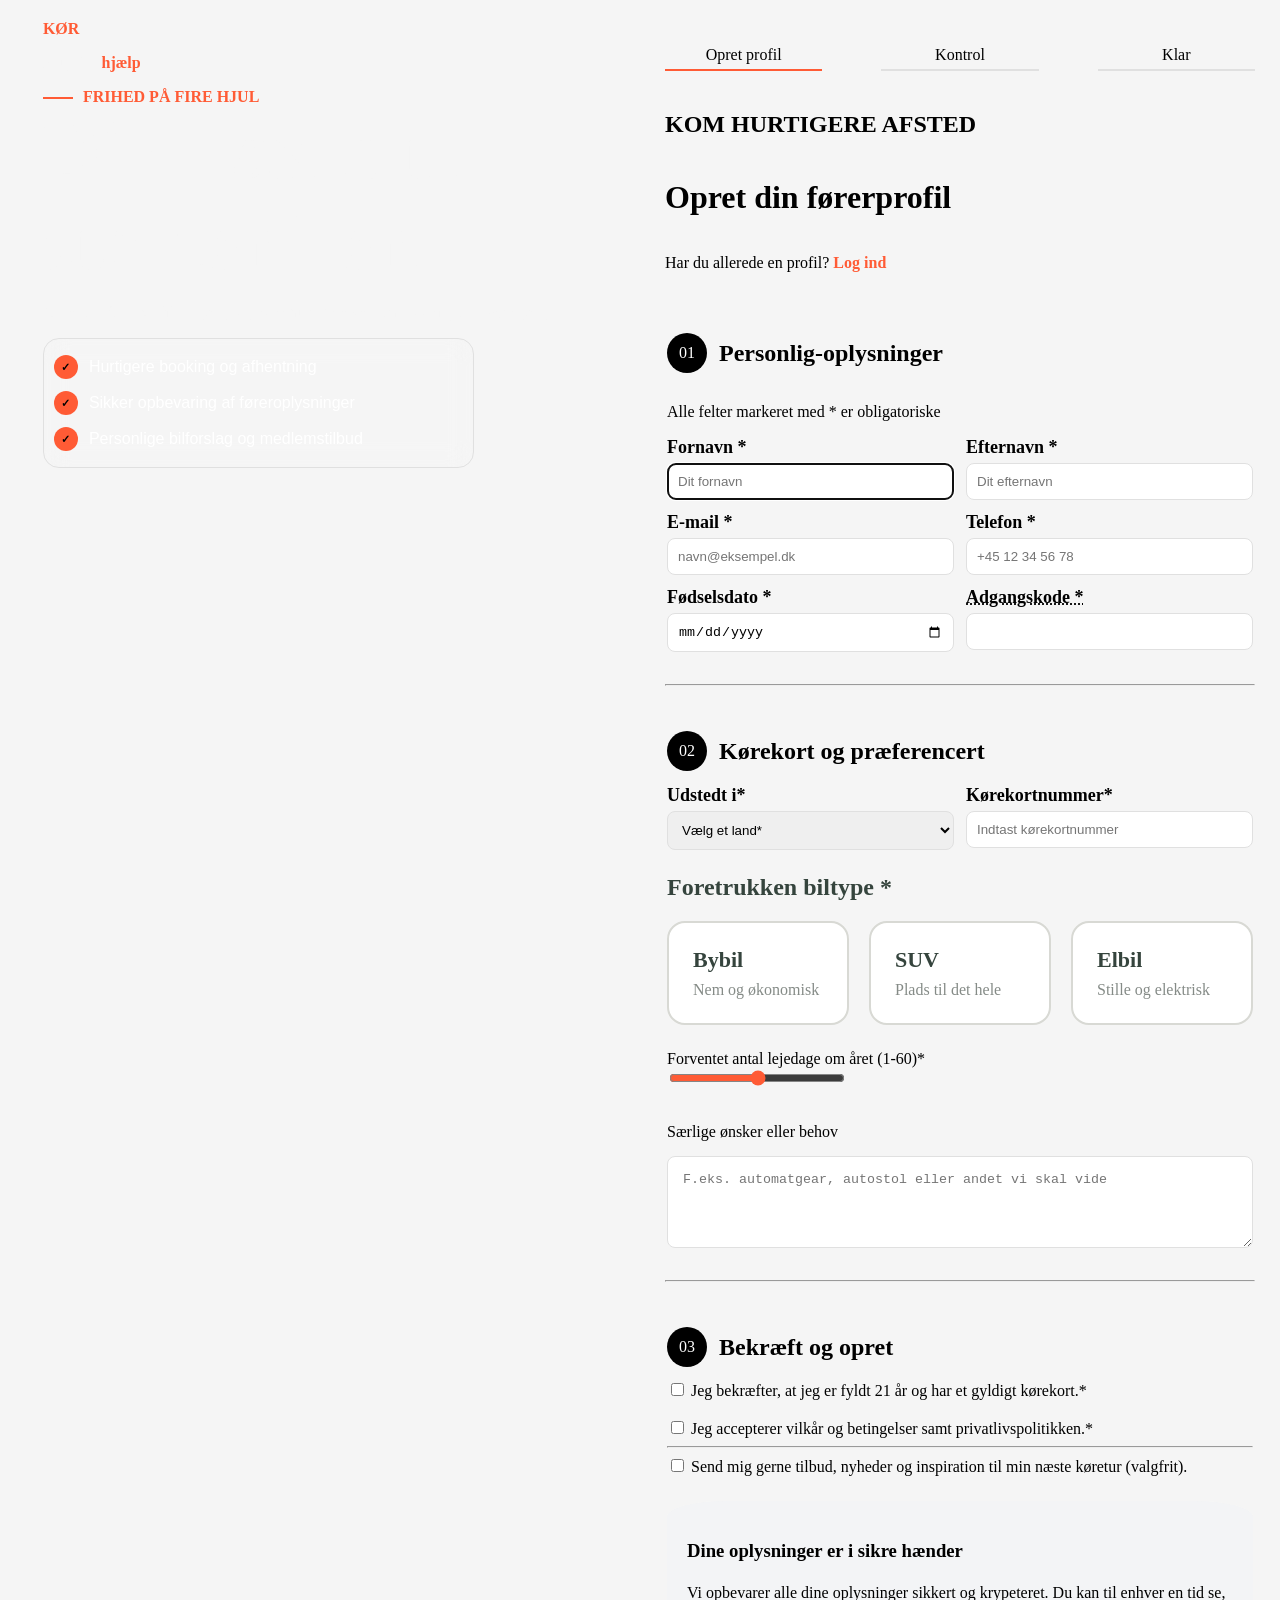
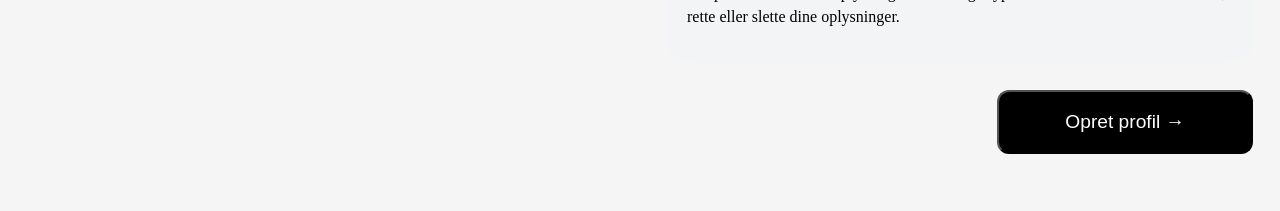
==== commit 92194d77: "show6 Co-authored-by: Lucas Hjort Abrahamsen <lucas.h.abr@gmail.com>" ====
--- a/index.html
+++ b/index.html
@@ -47,7 +47,7 @@
           <li class="status-point">Klar</li>
         </ul>
 
-        <h2>KOM HURTIGERE AFSTED</h2>
+        <h2 class="accent-title">KOM HURTIGERE AFSTED</h2>
         <h1>Opret din førerprofil</h1>
         <p class="har-profil">
           Har du allerede en profil?
@@ -120,7 +120,7 @@
               </div>
 
               <div>
-                <label for="fødselsdato">Fødselsdato*</label>
+                <label for="fødselsdato">Fødselsdato *</label>
                 <input
                   type="date"
                   name="fødselsdato"
@@ -132,7 +132,7 @@
 
               <div>
                 <label for="password"
-                  ><abbr title="Minimum 8 characters">Adgangskode*</abbr>
+                  ><abbr title="Minimum 8 characters">Adgangskode *</abbr>
                 </label>
                 <input
                   type="password"
@@ -231,6 +231,7 @@
                   kørekort.*
                 </label>
               </div>
+              <br />
 
               <div class="Afkrydsning">
                 <input type="checkbox" id="vilkår-og-betingelser" required />
--- a/style.css
+++ b/style.css
@@ -16,6 +16,13 @@
   grid-template-columns: 1fr 1fr;
   height: 100dvh;
   font-family: Georgia, "Times New Roman", Times, serif;
+}
+
+@media (max-width: 1000px) {
+  main {
+    grid-template-columns: 1fr;
+    direction: rtl;
+  }
 }
 
 .har-profil a {
@@ -243,6 +250,9 @@
   margin-top: 25px;
   margin-bottom: 25px;
 }
+.datasikkerhed p {
+  line-height: 1.5rem;
+}
 
 .opret-profil {
   width: 16rem;
@@ -338,4 +348,4 @@
 form fieldset {
   margin-bottom: 2rem;
   margin-top: 2rem;
-}+}
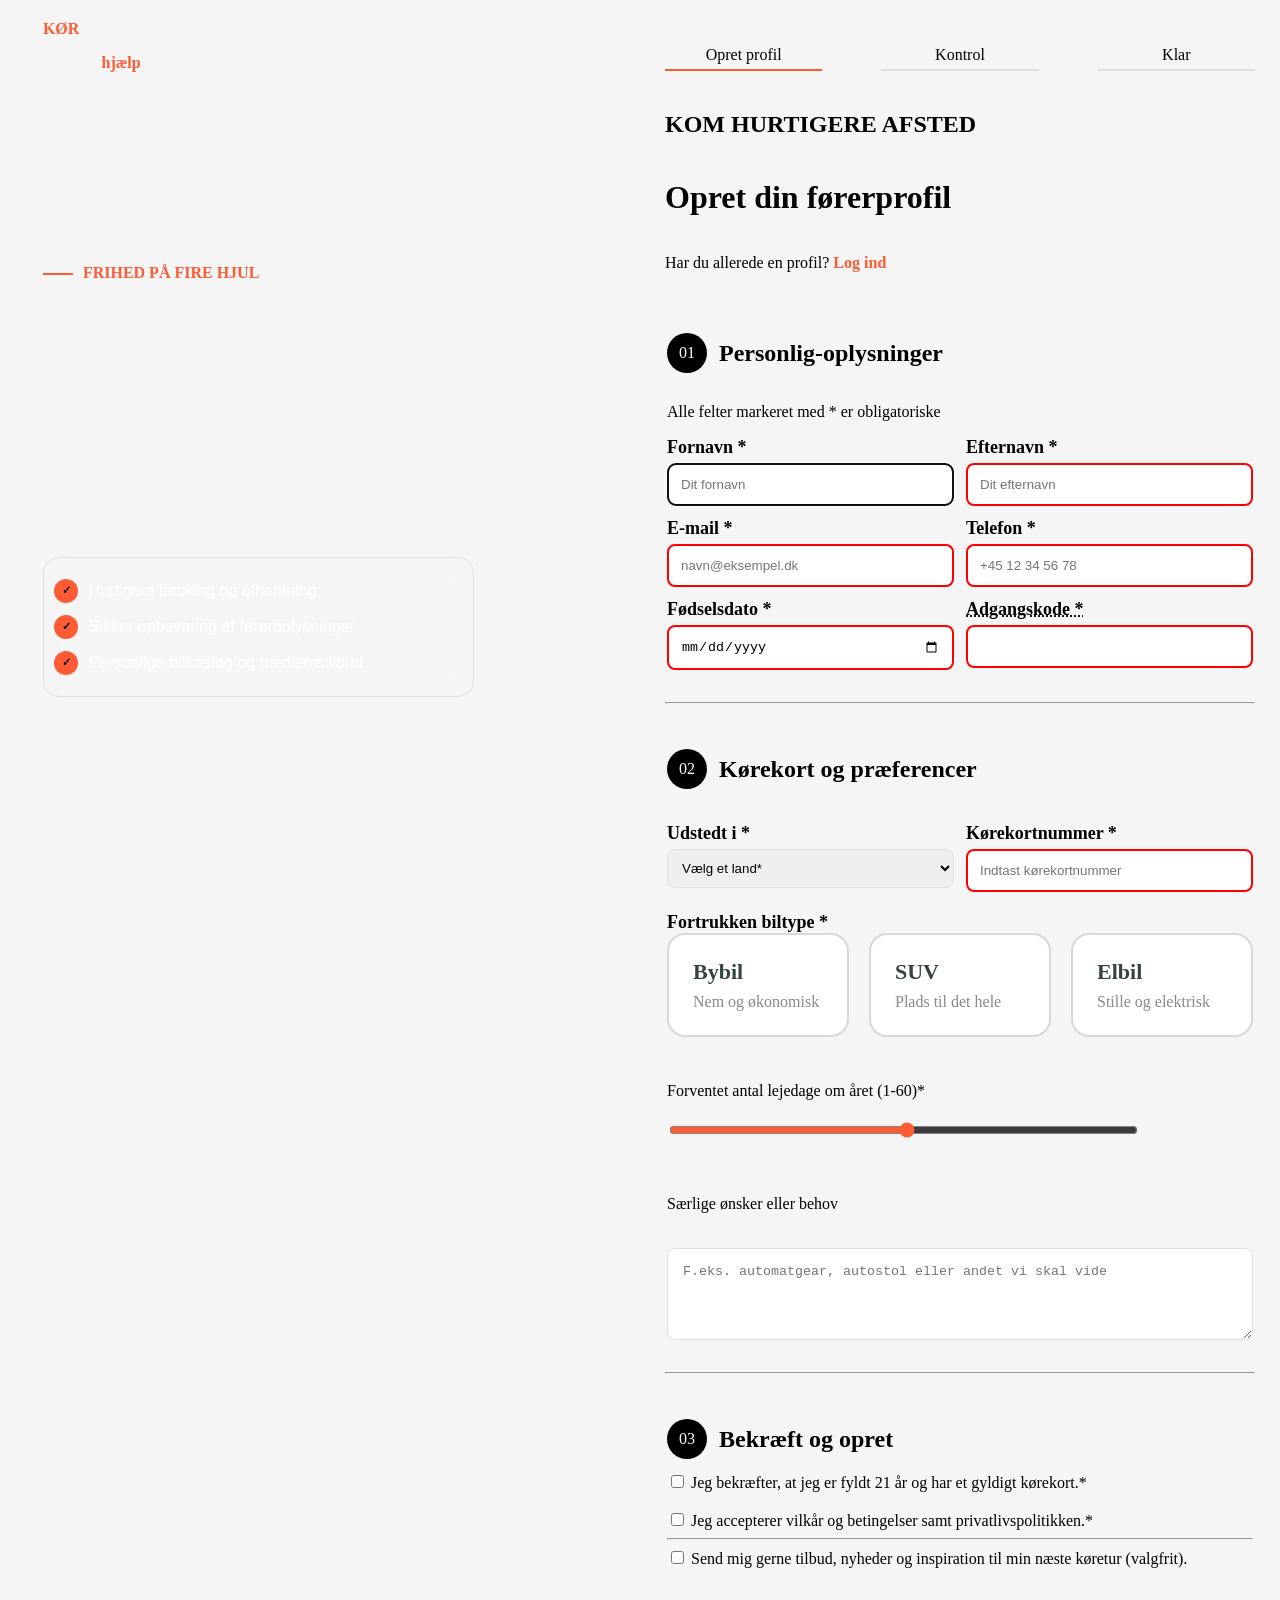
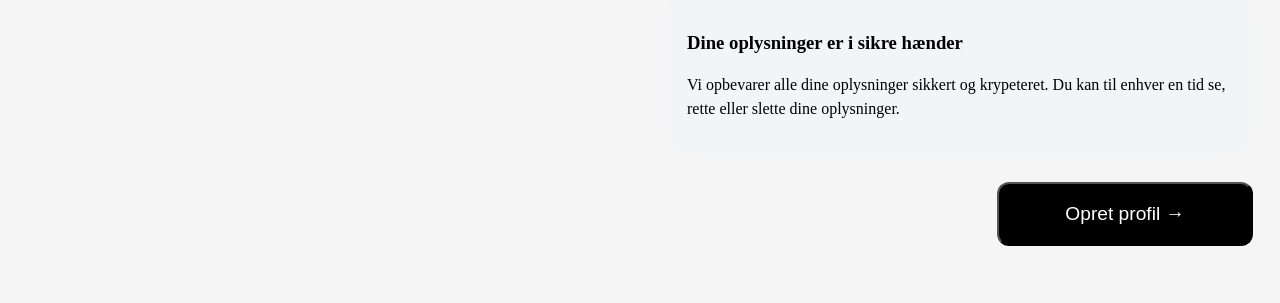
==== commit 6dde84a3: "show7" ====
--- a/index.html
+++ b/index.html
@@ -150,12 +150,12 @@
           <fieldset class="kørekort-præferencer">
             <div class="sektion-overskrift">
               <span class="overskrift-nummer">02</span>
-              <h2>Kørekort og præferencert</h2>
+              <h2>Kørekort og præferencer</h2>
             </div>
 
             <section class="inputBox">
               <div>
-                <label for="udstedelsesland">Udstedt i*</label>
+                <label for="udstedelsesland">Udstedt i *</label>
                 <select id="udstedelsesland" name="udstedelsesland" required>
                   <option value="" disabled selected>Vælg et land*</option>
                   <option value="danmark">Danmark</option>
@@ -165,7 +165,7 @@
               </div>
 
               <div>
-                <label for="kørekortnummer">Kørekortnummer*</label>
+                <label for="kørekortnummer">Kørekortnummer *</label>
                 <input
                   type="text"
                   inputmode="numeric"
@@ -179,7 +179,9 @@
               </div>
             </section>
             <div class="bil-selektioner">
-              <p class="bil-heading">Foretrukken biltype *</p>
+              <label for="biltype" class="bil-heading"
+                >Fortrukken biltype *</label
+              >
 
               <div class="bil-muligheder">
                 <label class="bil-mulighed">
--- a/style.css
+++ b/style.css
@@ -14,14 +14,25 @@
   text-decoration: var(--text-color);
   display: grid;
   grid-template-columns: 1fr 1fr;
-  height: 100dvh;
+  height: 100vh;
   font-family: Georgia, "Times New Roman", Times, serif;
 }
 
 @media (max-width: 1000px) {
   main {
     grid-template-columns: 1fr;
-    direction: rtl;
+  }
+  .hero-section {
+    order: 2;
+  }
+  .signup-section {
+    order: 1;
+  }
+}
+
+@media (max-width: 760px) {
+  .inputBox {
+    grid-template-columns: 1fr !important;
   }
 }
 
@@ -70,14 +81,17 @@
   position: relative;
   padding-left: 40px;
 }
+.header p {
+  margin-bottom: 12rem;
+}
 
 .hero-padding {
   margin-left: 6.7%;
   margin-right: 6.7%;
-}
-
+  margin-bottom: 30px;
+}
 .hero-padding h2 {
-  font-size: 5rem;
+  margin-top: 1.8rem;
 }
 
 .info-box {
@@ -88,6 +102,7 @@
   border-color: var(--border-color);
   max-width: 67%;
   backdrop-filter: blur(12px);
+  padding-block: 5px;
 }
 
 .info-box ul {
@@ -105,7 +120,7 @@
   font-family: sans-serif;
   font-size: 16px;
   line-height: 1.5;
-  margin-bottom: 12px;
+  margin-block: 12px;
 }
 
 .info-box li::before {
@@ -154,7 +169,7 @@
 
 #forvent {
   accent-color: var(--primary-color);
-  width: 30%;
+  max-width: 80%;
 }
 
 label[for="særlige-ønsker"] {
@@ -189,10 +204,18 @@
 }
 
 .inputBox input {
-  padding: 10px;
+  padding: 12px;
   border: 1px solid var(--border-color);
   border-radius: 0.5rem;
   margin-top: 5px;
+}
+
+.inputBox input:invalid {
+  border: 2px solid red;
+}
+
+.inputBox input:valid {
+  border: 2px solid green;
 }
 
 .inputBox select {
@@ -339,13 +362,16 @@
 }
 
 .bil-heading {
-  font-size: 24px;
-  font-weight: bold;
-  margin-bottom: 20px;
-  color: #35443d;
+  font-size: 18px;
+  font-weight: bold;
+  color: black;
 }
 
 form fieldset {
   margin-bottom: 2rem;
   margin-top: 2rem;
 }
+
+.kørekort-præferencer {
+  gap: 20px;
+}
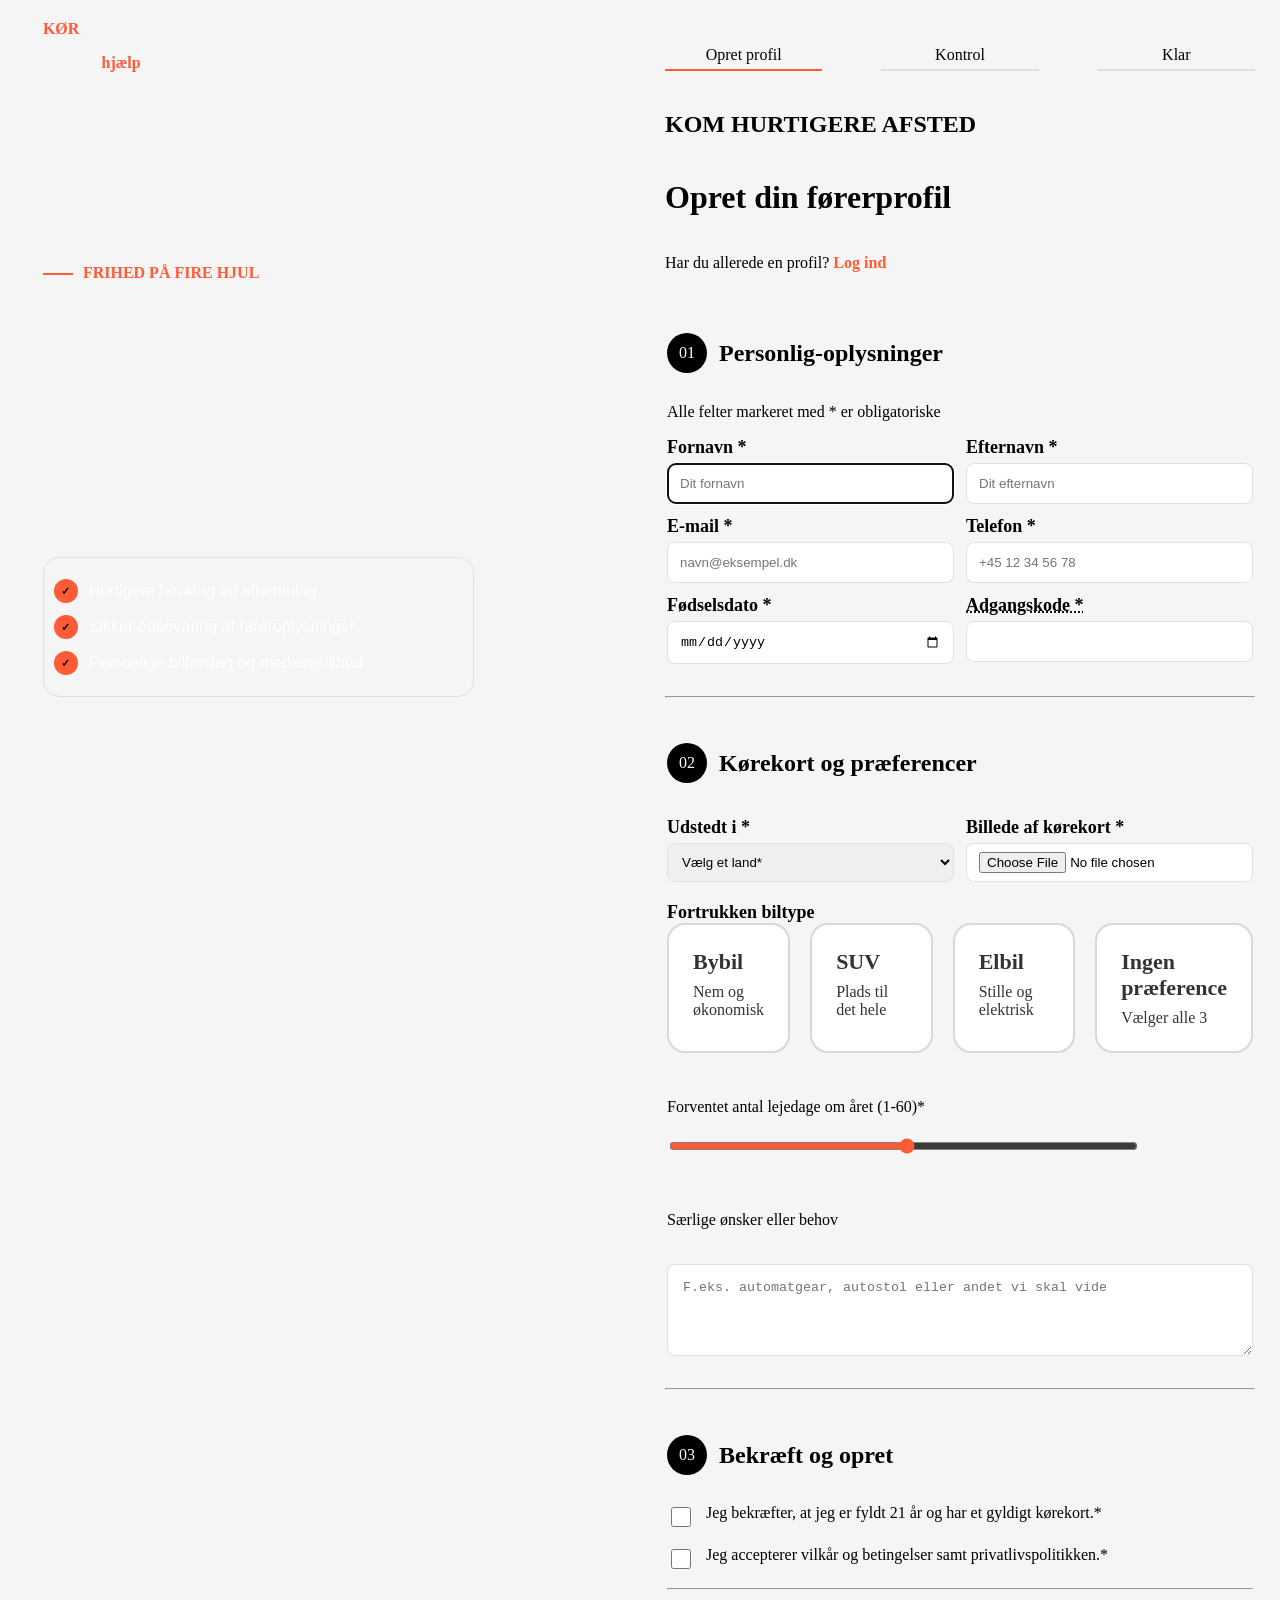
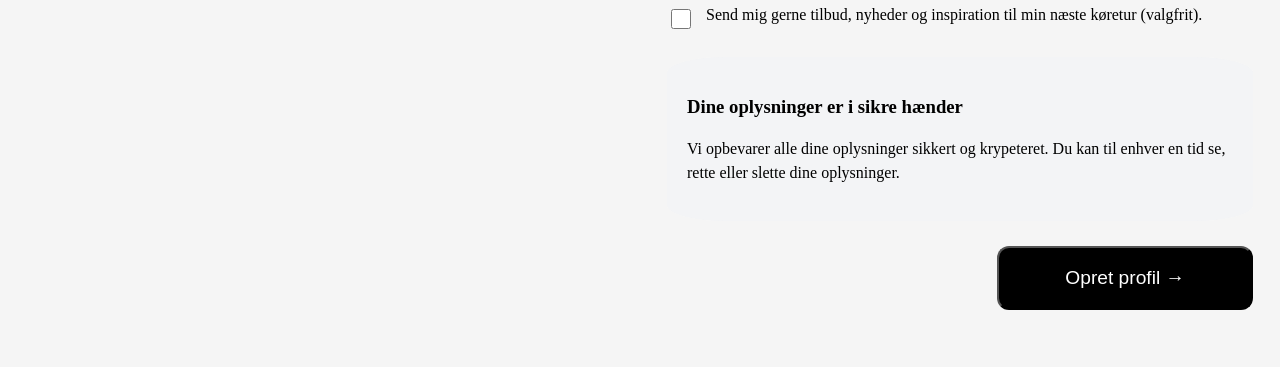
==== commit 08ee8751: "Final commit - godnat" ====
--- a/index.html
+++ b/index.html
@@ -16,7 +16,7 @@
           <p class="har-profil">
             Brug for
             <a
-              href="https://www.google.com/search?q=how+to+not+get+rick+rolled&oq=how+to+not+get+rick+rolled&gs_lcrp=EgZjaHJvbWUyBggAEEUYOTINCAEQABiGAxiABBiKBTINCAIQABiGAxiABBiKBdIBCDQwNzhqMGo3qAIAsAIA&sourceid=chrome&source=chrome.ob&ie=UTF-8"
+              href="https://www.google.com/search?q=help+me+i+don%27t+want+to+get+rick+rolled&oq=help+me%2C+i+don%27t+want+to+&gs_lcrp=EgZjaHJvbWUqBwgBECEYoAEyBggAEEUYOTIHCAEQIRigATIHCAIQIRigATIHCAMQIRigATIHCAQQIRiPAjIHCAUQIRiPAtIBCTE1MjMzajBqOagCBrACAfEF0I9UN5GAbiA&sourceid=chrome&source=chrome.ob&ie=UTF-8"
               >hjælp</a
             >?
           </p>
@@ -60,7 +60,7 @@
         <form>
           <fieldset class="Personlig-oplysninger">
             <div class="sektion-overskrift">
-              <span class="overskrift-nummer">01</span>
+              <span class="overskrift-nummer" aria-hidden="true">01</span>
               <h2>Personlig-oplysninger</h2>
             </div>
             <p>Alle felter markeret med * er obligatoriske</p>
@@ -161,45 +161,80 @@
                   <option value="danmark">Danmark</option>
                   <option value="norge">Norge</option>
                   <option value="sverige">Sverige</option>
+                  <option value="tyskland">Tyskland</option>
+                  <option value="frankrig">Frankrig</option>
+                  <option value="italien">Italien</option>
+                  <option value="spanien">Spanien</option>
+                  <option value="usa">USA</option>
+                  <option value="uk">Storbritannien</option>
+                  <option value="ukraine">Ukraine</option>
+                  <option value="grækenland">Grækenland</option>
+                  <option value="polen">Polen</option>
+                  <option value="holland">Holland</option>
+                  <option value="belgien">Belgien</option>
+                  <option value="østrig">Østrig</option>
+                  <option value="schweiz">Schweiz</option>
+                  <option value="portugal">Portugal</option>
+                  <option value="finland">Finland</option>
+                  <option value="irland">Irland</option>
+                  <option value="island">Island</option>
+                  <option value="luxembourg">Luxembourg</option>
+                  <option value="tjekkiet">Tjekkiet</option>
+                  <option value="ungarn">Ungarn</option>
+                  <option value="slovakiet">Slovakiet</option>
+                  <option value="kroatien">Kroatien</option>
+                  <option value="slovenien">Slovenien</option>
+                  <option value="bulgarien">Bulgarien</option>
+                  <option value="rumænien">Rumænien</option>
+                  <option value="litauen">Litauen</option>
+                  <option value="lettland">Lettland</option>
+                  <option value="estland">Estland</option>
                 </select>
               </div>
 
               <div>
-                <label for="kørekortnummer">Kørekortnummer *</label>
-                <input
-                  type="text"
-                  inputmode="numeric"
-                  pattern="[0-9]{8}"
+                <label for="kørekortnummer">Billede af kørekort *</label>
+                <input
+                  type="file"
                   id="kørekortnummer"
                   name="kørekortnummer"
-                  placeholder="Indtast kørekortnummer"
-                  maxlength="8"
+                  accept="image/*"
                   required
                 />
               </div>
             </section>
             <div class="bil-selektioner">
-              <label for="biltype" class="bil-heading"
-                >Fortrukken biltype *</label
+              <label id="bil-type" class="bil-heading"
+                >Fortrukken biltype</label
               >
 
-              <div class="bil-muligheder">
+              <div
+                class="bil-muligheder"
+                role="radiogroup"
+                aria-labelledby="bil-type"
+              >
                 <label class="bil-mulighed">
-                  <input type="checkbox" name="biltype" value="bybil" />
+                  <input type="radio" name="biltype" value="bybil" />
                   <span class="bil-title">Bybil</span>
                   <span class="bil-beskrivelse">Nem og økonomisk</span>
                 </label>
 
                 <label class="bil-mulighed">
-                  <input type="checkbox" name="biltype" value="suv" />
+                  <input type="radio" name="biltype" value="suv" />
                   <span class="bil-title">SUV</span>
                   <span class="bil-beskrivelse">Plads til det hele</span>
                 </label>
 
                 <label class="bil-mulighed">
-                  <input type="checkbox" name="biltype" value="elbil" />
+                  <input type="radio" name="biltype" value="elbil" />
                   <span class="bil-title">Elbil</span>
                   <span class="bil-beskrivelse">Stille og elektrisk</span>
+                </label>
+
+                <label class="bil-mulighed">
+                  <input type="radio" name="biltype" value="ingenpræference" />
+                  <span class="bil-title">Ingen præference</span>
+                  <span class="bil-beskrivelse">Vælger alle 3</span>
                 </label>
               </div>
             </div>
@@ -226,16 +261,15 @@
                 <h2>Bekræft og opret</h2>
               </div>
 
-              <div class="Afkrydsning">
+              <div class="afkrydsning">
                 <input type="checkbox" id="gyldigt-kørekort" required />
                 <label for="gyldigt-kørekort">
                   Jeg bekræfter, at jeg er fyldt 21 år og har et gyldigt
                   kørekort.*
                 </label>
               </div>
-              <br />
-
-              <div class="Afkrydsning">
+
+              <div class="afkrydsning">
                 <input type="checkbox" id="vilkår-og-betingelser" required />
                 <label for="vilkår-og-betingelser">
                   Jeg accepterer vilkår og betingelser samt
@@ -245,7 +279,7 @@
 
               <hr />
 
-              <div class="Afkrydsning">
+              <div class="afkrydsning">
                 <input type="checkbox" id="tilbud-og-nyheder" />
                 <label for="tilbud-og-nyheder">
                   Send mig gerne tilbud, nyheder og inspiration til min næste
@@ -261,7 +295,9 @@
                 </p>
               </div>
 
-              <button class="opret-profil" type="submit">Opret profil →</button>
+              <button class="opret-profil" type="submit" formaction="tak.html">
+                Opret profil →
+              </button>
             </section>
           </fieldset>
         </form>
--- a/style.css
+++ b/style.css
@@ -3,6 +3,7 @@
   --background-color: #f5f5f5;
   --border-color: #e0e0e0;
   --text-color: #333;
+  --primary-color-light: #ffe5e050;
 }
 
 body {
@@ -16,6 +17,369 @@
   grid-template-columns: 1fr 1fr;
   height: 100vh;
   font-family: Georgia, "Times New Roman", Times, serif;
+}
+
+.har-profil a {
+  text-decoration: none;
+  color: var(--primary-color);
+  font-weight: bold;
+}
+
+.har-profil a:hover {
+  color: var(--primary-color);
+  text-decoration: underline;
+}
+
+.hero-section {
+  background-image: url("https://static.vecteezy.com/system/resources/thumbnails/071/121/111/small_2x/car-driving-on-a-wet-road-with-headlights-illuminating-the-rain-in-a-dark-forest-photo.jpeg");
+  background-size: cover;
+  background-position: center;
+  padding-top: 20px;
+  color: var(--background-color);
+}
+
+.hero-section h2 {
+  font-size: 5rem;
+  margin: 0;
+}
+
+.hero-section h3 {
+  font-size: 1rem;
+  color: var(--primary-color);
+  margin: 0;
+}
+
+.hr-line::before {
+  content: " ";
+  display: block;
+  height: 2px;
+  width: 30px;
+  position: absolute;
+  top: 50%;
+  left: 0;
+  background: var(--primary-color);
+}
+
+.hr-line {
+  position: relative;
+  padding-left: 40px;
+}
+.header p {
+  margin-bottom: 12rem;
+}
+
+.hero-padding {
+  margin-left: 6.7%;
+  margin-right: 6.7%;
+  margin-bottom: 30px;
+}
+.hero-padding h2 {
+  margin-top: 1.8rem;
+}
+
+.info-box {
+  padding: 0;
+  color: white;
+  border-radius: 1rem;
+  border: 1px solid black;
+  border-color: var(--border-color);
+  max-width: 67%;
+  backdrop-filter: blur(12px);
+  padding-block: 5px;
+}
+
+.info-box ul {
+  list-style: none;
+  padding-inline: 10px;
+}
+
+.info-box li:nth-child(1) {
+  margin-top: 12px;
+}
+
+.info-box li {
+  position: relative;
+  padding-left: 35px;
+  font-family: sans-serif;
+  font-size: 16px;
+  line-height: 1.5;
+  margin-block: 12px;
+}
+
+.info-box li::before {
+  content: "✓";
+  position: absolute;
+  left: 0;
+  top: 50%;
+  transform: translateY(-50%);
+  width: 24px;
+  height: 24px;
+  background-color: var(--primary-color);
+  border-radius: 50%;
+  display: flex;
+  align-items: center;
+  justify-content: center;
+  color: black;
+  font-size: 11px;
+  font-weight: bold;
+}
+
+.signup-section {
+  display: flex;
+  flex-direction: column;
+  justify-content: center;
+  padding: 25px;
+}
+
+.status-bar {
+  display: flex;
+  gap: 10%;
+  list-style: none;
+  padding: 0;
+  margin-bottom: 20px;
+}
+
+.status-point {
+  padding: 5px;
+  border-bottom: 2px solid var(--border-color);
+  flex: 1;
+  text-align: center;
+}
+
+.status-point.active {
+  border-bottom: 2px solid var(--primary-color);
+}
+
+#forvent {
+  accent-color: var(--primary-color);
+  max-width: 80%;
+}
+
+label[for="særlige-ønsker"] {
+  margin-top: 35px;
+}
+
+#særlige-ønsker {
+  padding: 15px;
+  border: 1px solid var(--border-color);
+  border-radius: 0.5rem;
+  margin-top: 15px;
+}
+
+fieldset input {
+  flex-direction: column;
+}
+
+.inputBox {
+  display: grid;
+  grid-template-columns: 1fr 1fr;
+  gap: 12px;
+}
+
+.inputBox div {
+  display: flex;
+  flex-direction: column;
+}
+
+.inputBox label {
+  font-size: 18px;
+  font-weight: bold;
+}
+
+.inputBox input {
+  padding: 12px;
+  border: 1px solid var(--border-color);
+  border-radius: 0.5rem;
+  margin-top: 5px;
+}
+
+.inputBox input:user-invalid {
+  border: 2px solid red;
+}
+
+.inputBox input:user-valid {
+  border: 2px solid green;
+}
+
+.inputBox select {
+  padding: 10px;
+  border-radius: 0.5rem;
+  border: 1px solid var(--border-color);
+  margin-top: 5px;
+}
+
+fieldset {
+  display: flex;
+  flex-direction: column;
+  border: none;
+  padding: 0;
+}
+
+.overskrift-nummer {
+  display: flex;
+  justify-content: center;
+  align-items: center;
+  background-color: black;
+  color: white;
+  width: 40px;
+  height: 40px;
+  border-radius: 50%;
+}
+
+.sektion-overskrift {
+  display: flex;
+  align-items: center;
+  gap: 12px;
+}
+
+.afkrydsning {
+  display: flex;
+  align-items: flex-start;
+  gap: 12px;
+  margin-block: 16px;
+}
+
+.afkrydsning input {
+  width: 20px;
+  height: 20px;
+  accent-color: var(--primary-color);
+}
+
+input[type="checkbox"] {
+  accent-color: var(--primary-color);
+}
+
+.datasikkerhed {
+  background-color: #f3f4f6;
+  border-radius: 10%;
+  padding: 20px;
+  margin-top: 25px;
+  margin-bottom: 25px;
+}
+.datasikkerhed p {
+  line-height: 1.5rem;
+}
+
+.opret-profil {
+  width: 16rem;
+  height: 4rem;
+  border-radius: 12px;
+  background-color: black;
+  color: white;
+  font-size: 1.2rem;
+  display: block;
+  margin-left: auto;
+}
+
+.opret-profil:hover {
+  background-color: var(--primary-color);
+  border-color: var(--primary-color);
+}
+
+.bil-selektioner {
+  border: none;
+  padding: 0;
+  margin: 0;
+}
+
+.bil-selektioner legend {
+  font-size: 24px;
+  font-weight: bold;
+  margin-bottom: 20px;
+  color: var(--text-color);
+}
+
+.bil-muligheder {
+  display: flex;
+  gap: 20px;
+  margin-bottom: 25px;
+}
+
+.bil-mulighed {
+  flex: 1;
+  position: relative;
+  display: flex;
+  flex-direction: column;
+  gap: 8px;
+  padding: 24px;
+  border: 2px solid #d8d9d4;
+  border-radius: 18px;
+  background: #fff;
+  cursor: pointer;
+  transition:
+    border-color 0.2s,
+    background 0.2s;
+}
+
+.bil-title {
+  font-size: 22px;
+  font-weight: bold;
+  color: var(--text-color);
+}
+
+.bil-beskrivelse {
+  font-size: 16px;
+  color: var(--text-color);
+}
+
+/* Selected card */
+.bil-mulighed:has(input:checked) {
+  border-color: var(--primary-color);
+  background: var(--primary-color-light);
+}
+
+/* Keyboard accessibility */
+.bil-mulighed:has(input:focus-visible) {
+  outline: 3px solid var(--primary-color);
+  outline-offset: 3px;
+}
+
+/* Gemmer checkmark ikonet */
+.bil-mulighed input[type="radio"] {
+  position: absolute;
+  opacity: 0;
+  width: 1px;
+  height: 1px;
+  margin: 0;
+  pointer-events: none;
+}
+
+.bil-heading {
+  font-size: 18px;
+  font-weight: bold;
+  color: black;
+}
+
+form fieldset {
+  margin-bottom: 2rem;
+  margin-top: 2rem;
+}
+
+.kørekort-præferencer {
+  gap: 20px;
+}
+
+input[type="file"] {
+  border: 1px solid var(--border-color);
+  background-color: white;
+  padding-block: 0.5rem;
+}
+
+.thank-you-main {
+  display: flex;
+  flex-direction: column;
+  align-items: center;
+  justify-content: center;
+  height: 100vh;
+}
+.back-link {
+  text-decoration: none;
+  color: var(--primary-color);
+  font-weight: bold;
+  margin-top: 20px;
+}
+.back-link:hover {
+  text-decoration: underline;
 }
 
 @media (max-width: 1000px) {
@@ -35,343 +399,3 @@
     grid-template-columns: 1fr !important;
   }
 }
-
-.har-profil a {
-  text-decoration: none;
-  color: var(--primary-color);
-  font-weight: bold;
-}
-
-.har-profil a:hover {
-  color: var(--primary-color);
-  text-decoration: underline;
-}
-
-.hero-section {
-  background-image: url("https://static.vecteezy.com/system/resources/thumbnails/071/121/111/small_2x/car-driving-on-a-wet-road-with-headlights-illuminating-the-rain-in-a-dark-forest-photo.jpeg");
-  background-size: cover;
-  background-position: center;
-  padding-top: 20px;
-  color: var(--background-color);
-}
-
-.hero-section h2 {
-  font-size: 5rem;
-  margin: 0;
-}
-
-.hero-section h3 {
-  font-size: 1rem;
-  color: var(--primary-color);
-  margin: 0;
-}
-
-.hr-line::before {
-  content: " ";
-  display: block;
-  height: 2px;
-  width: 30px;
-  position: absolute;
-  top: 50%;
-  left: 0;
-  background: var(--primary-color);
-}
-
-.hr-line {
-  position: relative;
-  padding-left: 40px;
-}
-.header p {
-  margin-bottom: 12rem;
-}
-
-.hero-padding {
-  margin-left: 6.7%;
-  margin-right: 6.7%;
-  margin-bottom: 30px;
-}
-.hero-padding h2 {
-  margin-top: 1.8rem;
-}
-
-.info-box {
-  padding: 0;
-  color: white;
-  border-radius: 1rem;
-  border: 1px solid black;
-  border-color: var(--border-color);
-  max-width: 67%;
-  backdrop-filter: blur(12px);
-  padding-block: 5px;
-}
-
-.info-box ul {
-  list-style: none;
-  padding-inline: 10px;
-}
-
-.info-box li:nth-child(1) {
-  margin-top: 12px;
-}
-
-.info-box li {
-  position: relative;
-  padding-left: 35px;
-  font-family: sans-serif;
-  font-size: 16px;
-  line-height: 1.5;
-  margin-block: 12px;
-}
-
-.info-box li::before {
-  content: "✓";
-  position: absolute;
-  left: 0;
-  top: 50%;
-  transform: translateY(-50%);
-  width: 24px;
-  height: 24px;
-  background-color: var(--primary-color);
-  border-radius: 50%;
-  display: flex;
-  align-items: center;
-  justify-content: center;
-  color: black;
-  font-size: 11px;
-  font-weight: bold;
-}
-
-.signup-section {
-  display: flex;
-  flex-direction: column;
-  justify-content: center;
-  padding: 25px;
-}
-
-.status-bar {
-  display: flex;
-  gap: 10%;
-  list-style: none;
-  padding: 0;
-  margin-bottom: 20px;
-}
-
-.status-point {
-  padding: 5px;
-  border-bottom: 2px solid var(--border-color);
-  flex: 1;
-  text-align: center;
-}
-
-.status-point.active {
-  border-bottom: 2px solid var(--primary-color);
-}
-
-#forvent {
-  accent-color: var(--primary-color);
-  max-width: 80%;
-}
-
-label[for="særlige-ønsker"] {
-  margin-top: 35px;
-}
-
-#særlige-ønsker {
-  padding: 15px;
-  border: 1px solid var(--border-color);
-  border-radius: 0.5rem;
-  margin-top: 15px;
-}
-
-fieldset input {
-  flex-direction: column;
-}
-
-.inputBox {
-  display: grid;
-  grid-template-columns: 1fr 1fr;
-  gap: 12px;
-}
-
-.inputBox div {
-  display: flex;
-  flex-direction: column;
-}
-
-.inputBox label {
-  font-size: 18px;
-  font-weight: bold;
-}
-
-.inputBox input {
-  padding: 12px;
-  border: 1px solid var(--border-color);
-  border-radius: 0.5rem;
-  margin-top: 5px;
-}
-
-.inputBox input:invalid {
-  border: 2px solid red;
-}
-
-.inputBox input:valid {
-  border: 2px solid green;
-}
-
-.inputBox select {
-  padding: 10px;
-  border-radius: 0.5rem;
-  border: 1px solid var(--border-color);
-  margin-top: 5px;
-}
-
-fieldset {
-  display: flex;
-  flex-direction: column;
-  border: none;
-  padding: 0;
-}
-
-.overskrift-nummer {
-  display: flex;
-  justify-content: center;
-  align-items: center;
-  background-color: black;
-  color: white;
-  width: 40px;
-  height: 40px;
-  border-radius: 50%;
-}
-
-.sektion-overskrift {
-  display: flex;
-  align-items: center;
-  gap: 12px;
-}
-
-.afkrydsning {
-  display: flex;
-  align-items: flex-start;
-  gap: 12px;
-  margin-bottom: 15px;
-}
-
-.afkrydsning input {
-  width: 20px;
-  height: 20px;
-  accent-color: var(--primary-color);
-}
-
-input[type="checkbox"] {
-  accent-color: var(--primary-color);
-}
-
-.datasikkerhed {
-  background-color: #f3f4f6;
-  border-radius: 10%;
-  padding: 20px;
-  margin-top: 25px;
-  margin-bottom: 25px;
-}
-.datasikkerhed p {
-  line-height: 1.5rem;
-}
-
-.opret-profil {
-  width: 16rem;
-  height: 4rem;
-  border-radius: 12px;
-  background-color: black;
-  color: white;
-  font-size: 1.2rem;
-  display: block;
-  margin-left: auto;
-}
-
-.opret-profil:hover {
-  background-color: var(--primary-color);
-  border-color: var(--primary-color);
-}
-
-.bil-selektioner {
-  border: none;
-  padding: 0;
-  margin: 0;
-}
-
-.bil-selektioner legend {
-  font-size: 24px;
-  font-weight: bold;
-  margin-bottom: 20px;
-  color: #35443d;
-}
-
-.bil-muligheder {
-  display: flex;
-  gap: 20px;
-  margin-bottom: 25px;
-}
-
-.bil-mulighed {
-  flex: 1;
-  position: relative;
-  display: flex;
-  flex-direction: column;
-  gap: 8px;
-  padding: 24px;
-  border: 2px solid #d8d9d4;
-  border-radius: 18px;
-  background: #fff;
-  cursor: pointer;
-  transition:
-    border-color 0.2s,
-    background 0.2s;
-}
-
-.bil-title {
-  font-size: 22px;
-  font-weight: bold;
-  color: #35443d;
-}
-
-.bil-beskrivelse {
-  font-size: 16px;
-  color: #858b87;
-}
-
-/* Selected card */
-.bil-mulighed:has(input:checked) {
-  border-color: #35443d;
-  background: #eaf0eb;
-}
-
-/* Keyboard accessibility */
-.bil-mulighed:has(input:focus-visible) {
-  outline: 3px solid #82988a;
-  outline-offset: 3px;
-}
-
-/* Gemmer checkmark ikonet */
-.bil-mulighed input[type="checkbox"] {
-  position: absolute;
-  opacity: 0;
-  width: 1px;
-  height: 1px;
-  margin: 0;
-  pointer-events: none;
-}
-
-.bil-heading {
-  font-size: 18px;
-  font-weight: bold;
-  color: black;
-}
-
-form fieldset {
-  margin-bottom: 2rem;
-  margin-top: 2rem;
-}
-
-.kørekort-præferencer {
-  gap: 20px;
-}
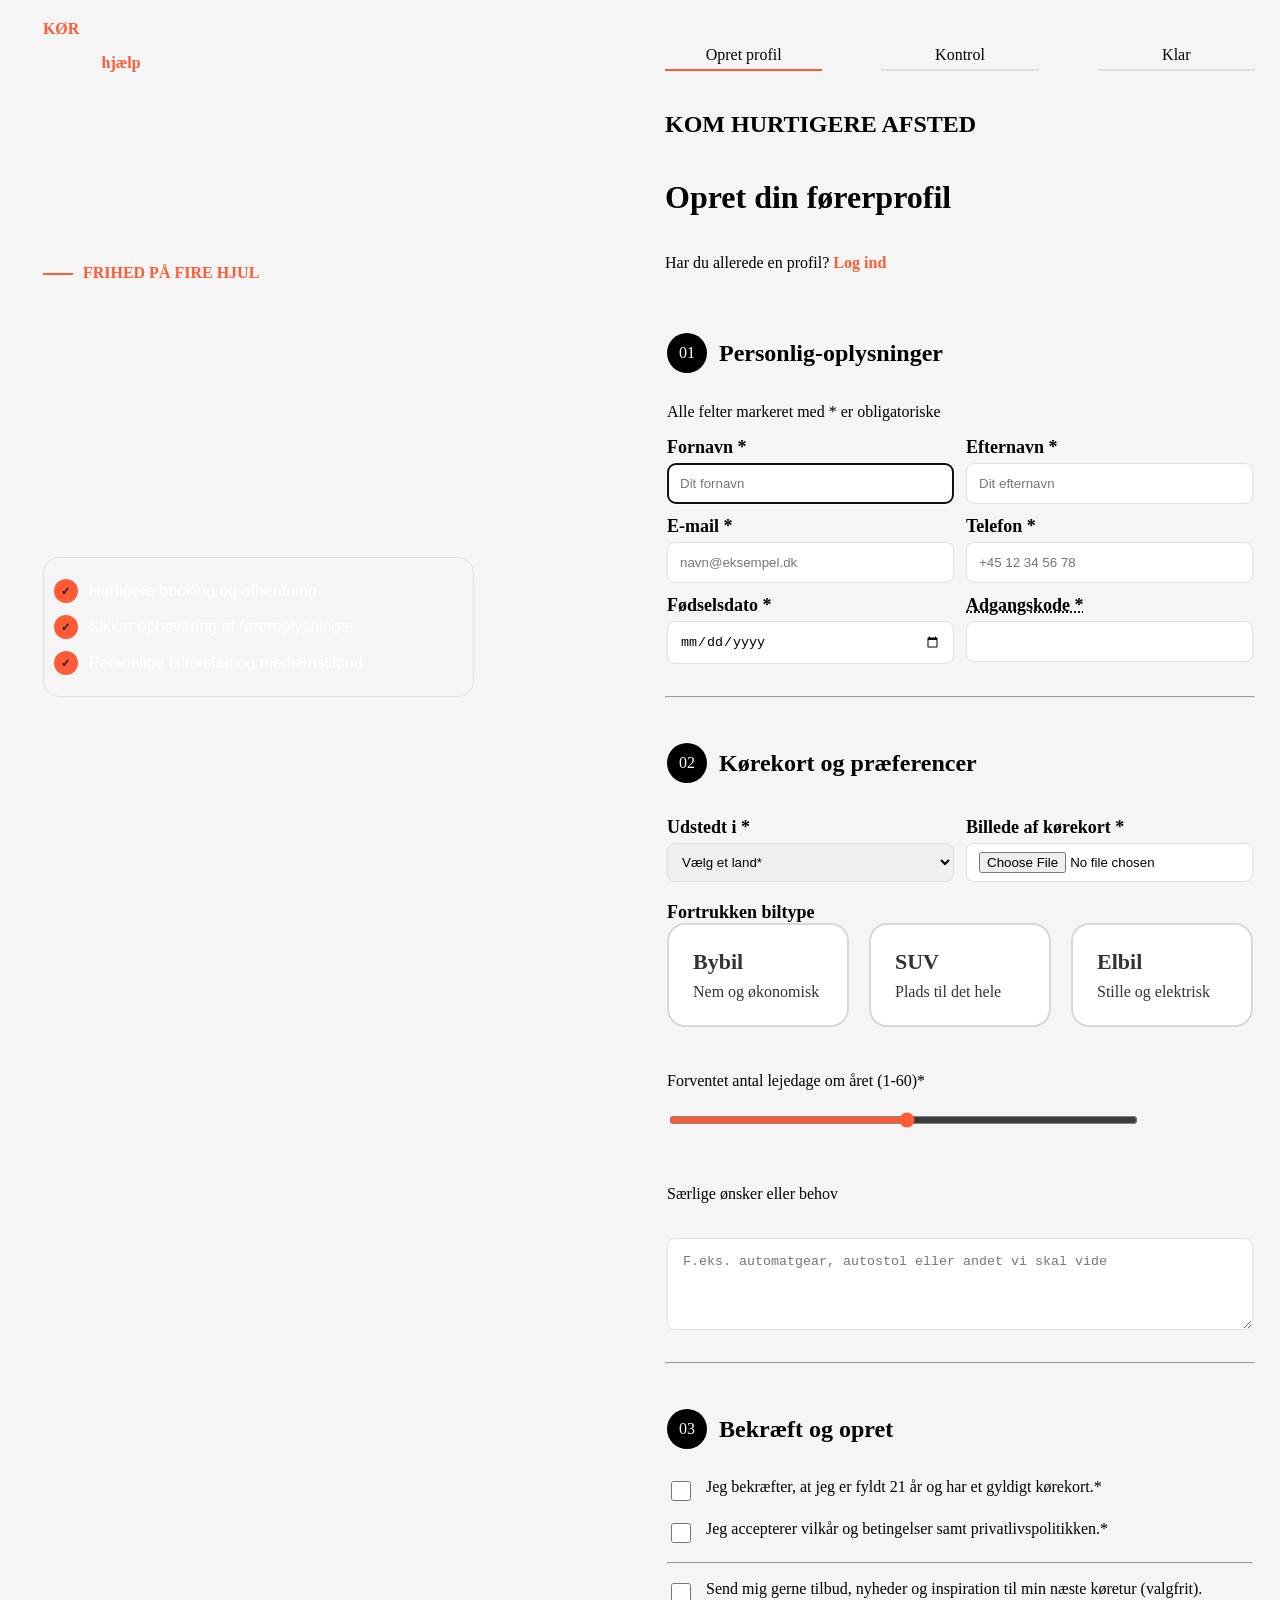
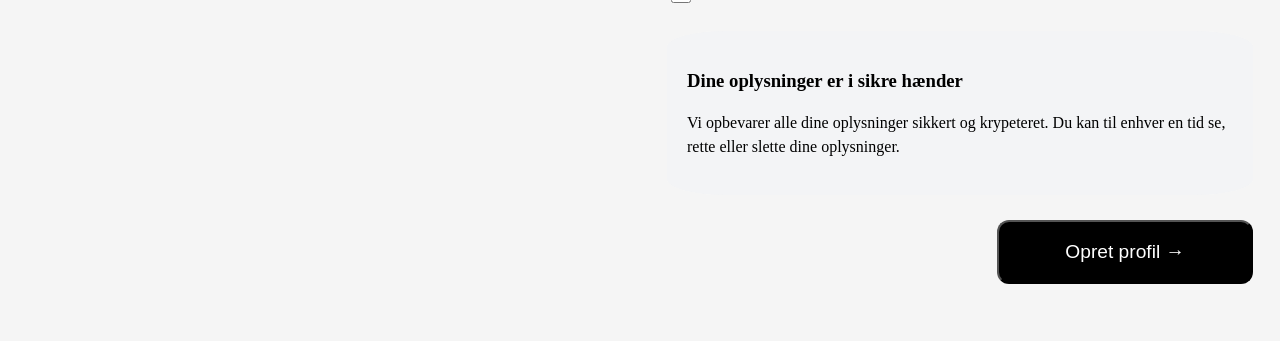
==== commit 9ccd9273: "removed 4 option fortrukken biltype" ====
--- a/index.html
+++ b/index.html
@@ -230,12 +230,6 @@
                   <span class="bil-title">Elbil</span>
                   <span class="bil-beskrivelse">Stille og elektrisk</span>
                 </label>
-
-                <label class="bil-mulighed">
-                  <input type="radio" name="biltype" value="ingenpræference" />
-                  <span class="bil-title">Ingen præference</span>
-                  <span class="bil-beskrivelse">Vælger alle 3</span>
-                </label>
               </div>
             </div>
 
--- a/style.css
+++ b/style.css
@@ -16,6 +16,8 @@
   display: grid;
   grid-template-columns: 1fr 1fr;
   height: 100vh;
+  width: 100%;
+  max-width: 100vw;
   font-family: Georgia, "Times New Roman", Times, serif;
 }
 
